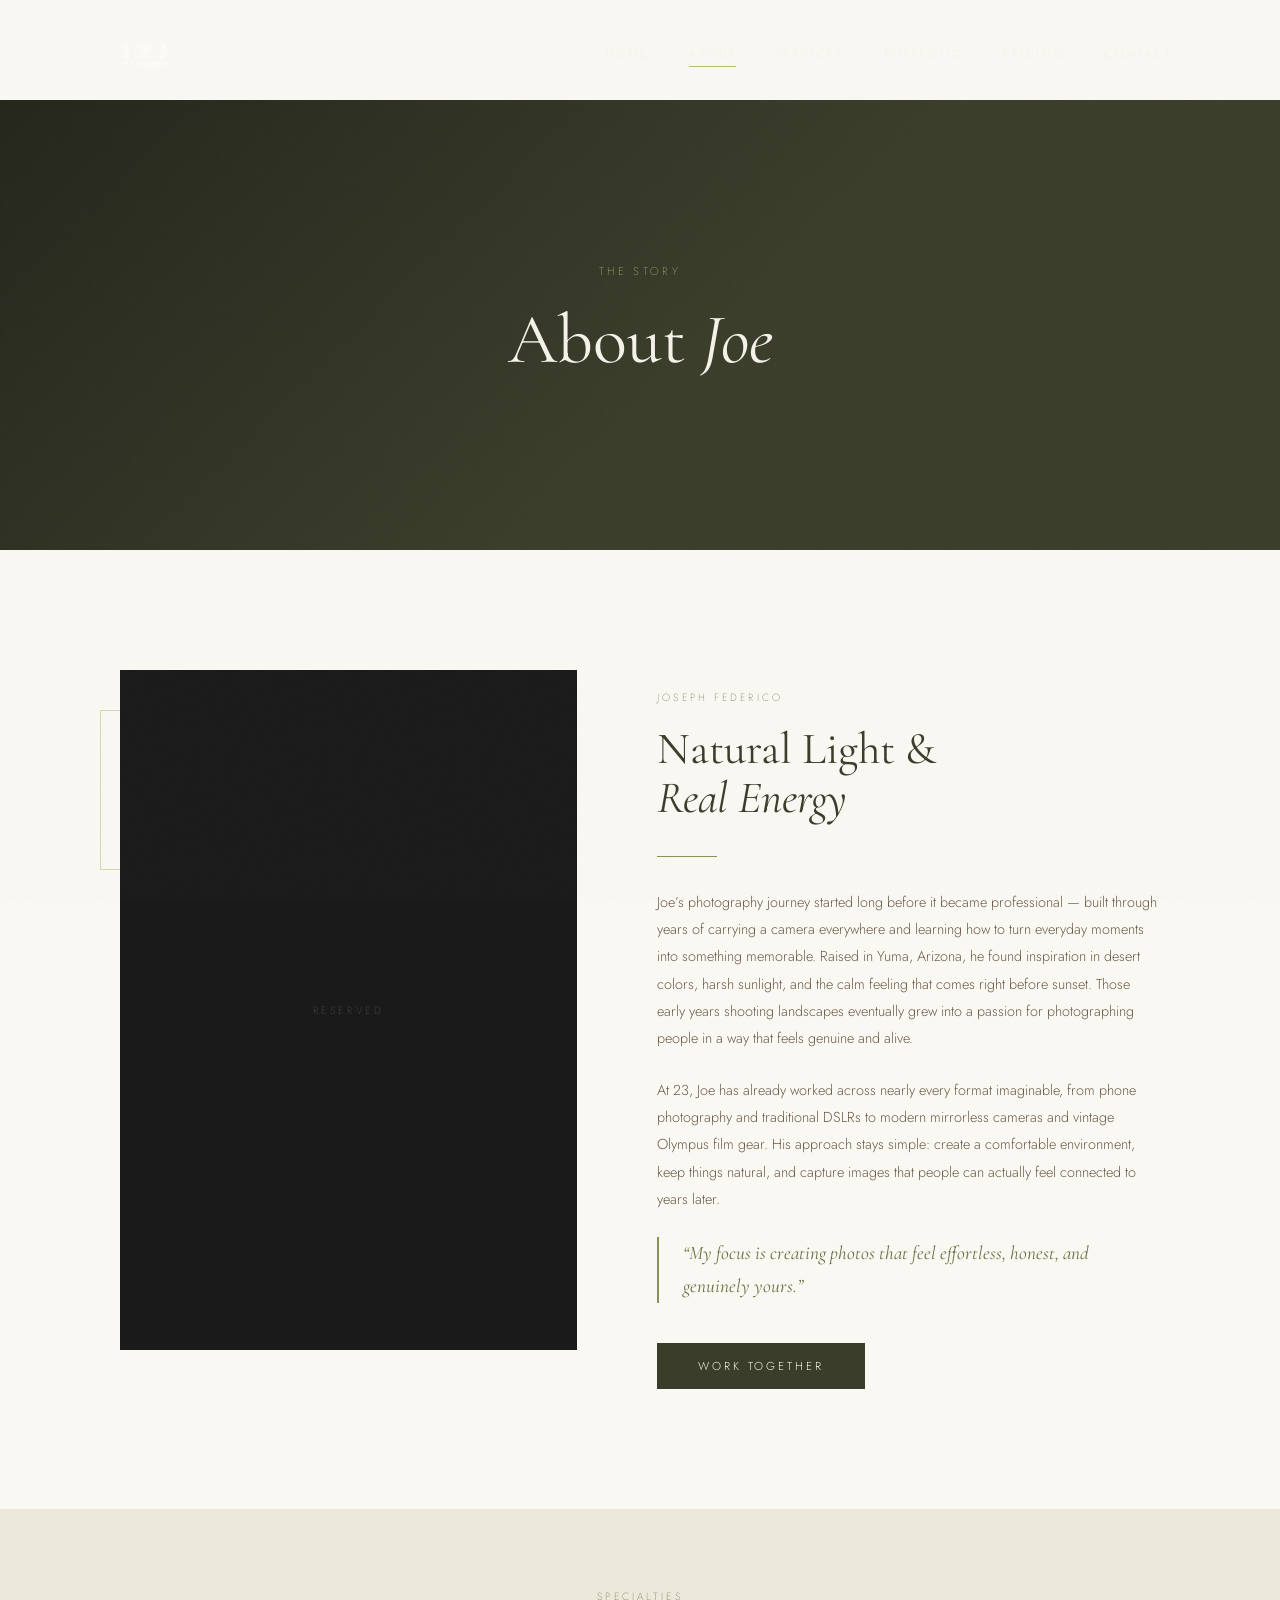
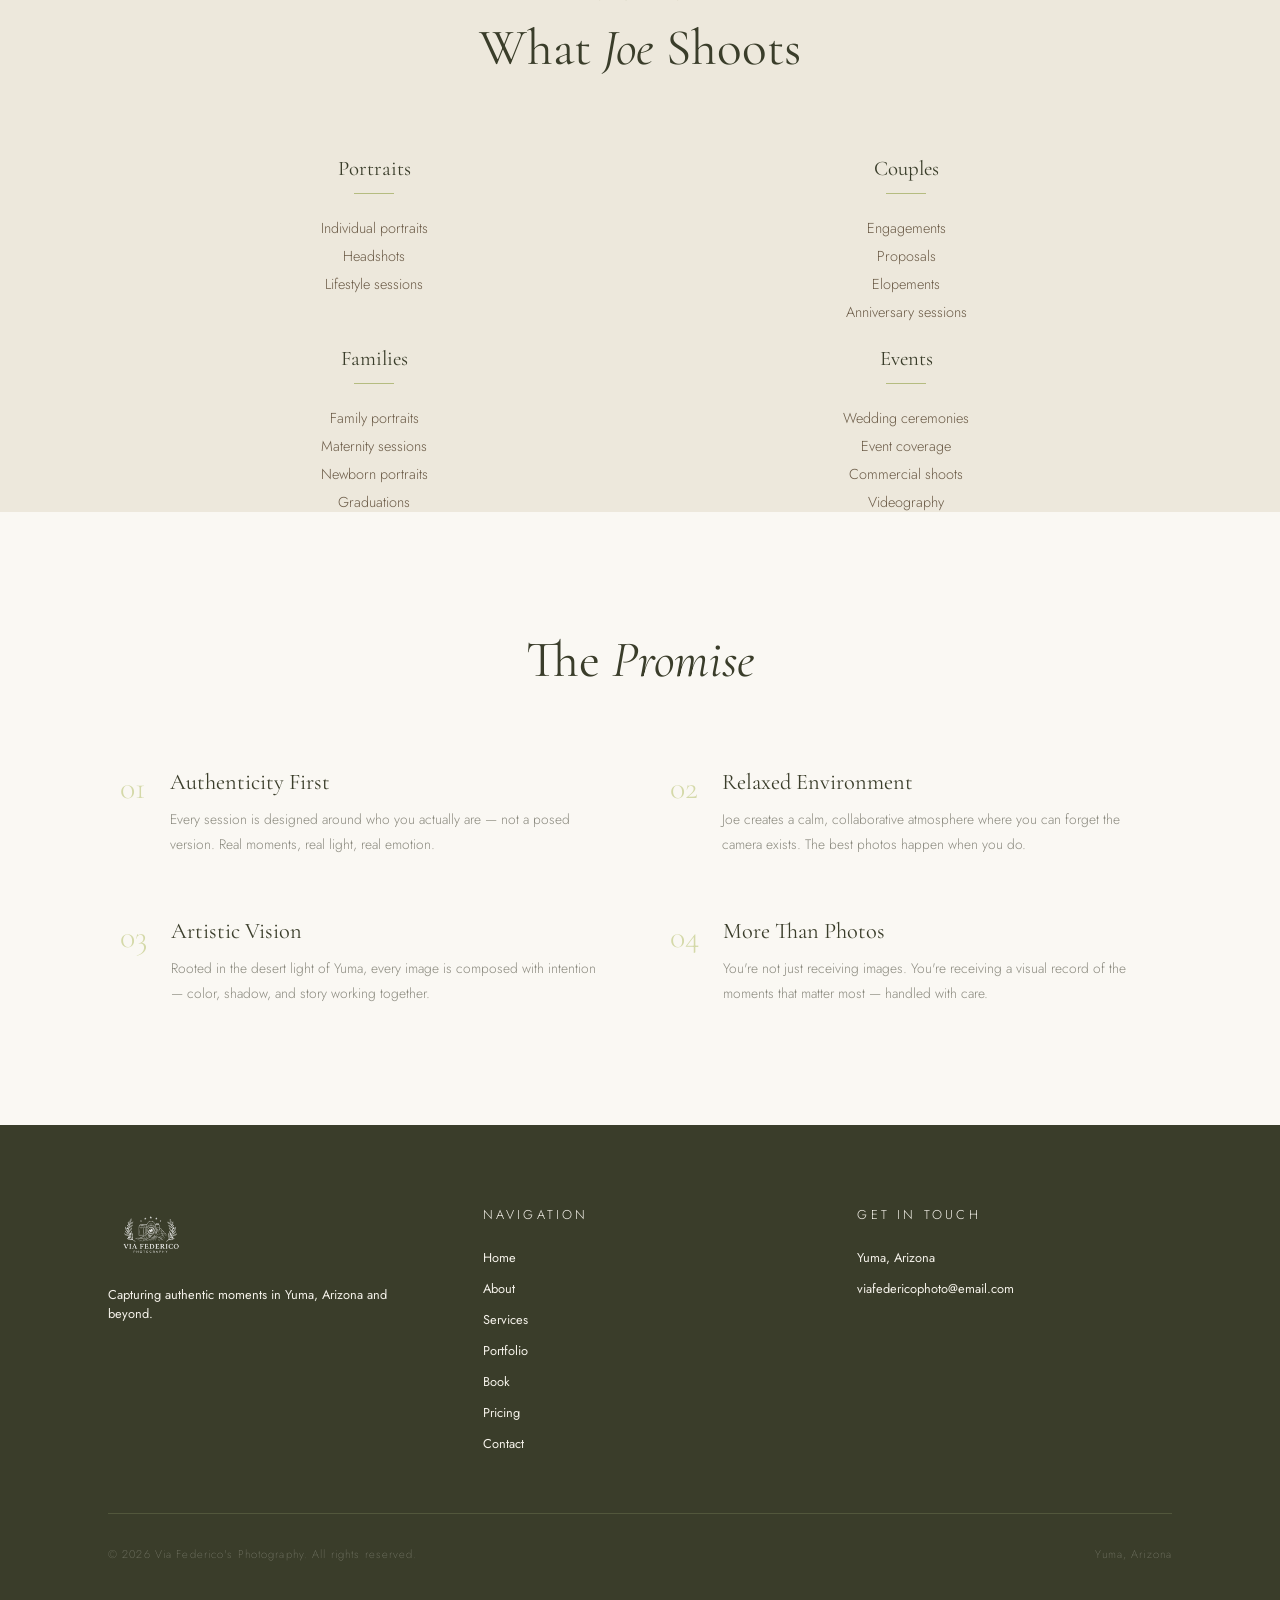
==== about.html @ 92c072bf "Initial commit: Photography website with portfolio, services, pricing, and booking integration" ====
<!DOCTYPE html>
<html lang="en">
  <head>
    <meta charset="utf-8" />
    <meta name="viewport" content="width=device-width, initial-scale=1" />
    <title>About | Via Federico's Photography</title>
    <meta
      name="description"
      content="Learn about Joe, the photographer behind Via Federico's Photography in Yuma, Arizona."
    />
    <link rel="preconnect" href="https://fonts.googleapis.com" />
    <link rel="preconnect" href="https://fonts.gstatic.com" crossorigin="anonymous" />
    <link href="https://fonts.googleapis.com/css2?family=Cormorant+Garamond:ital,wght@0,300;0,400;0,500;0,600;1,300;1,400;1,500&family=Jost:wght@200;300;400;500&display=swap" rel="stylesheet" />
    <link rel="stylesheet" href="site.css" />
  </head>
  <body>
    <header class="nav-header" id="siteHeader">
      <div class="nav-inner container">
        <a href="index.html" style="display:flex;align-items:center;gap:12px;text-decoration:none;">
          <img id="logoImage" src="logo.png" alt="Via Federico's Photography" style="height:52px;width:auto;filter:brightness(0) invert(1);transition:height 0.4s ease,filter 0.4s ease;" />
        </a>
        <nav class="nav-links">
          <a class="nav-link" href="index.html">Home</a>
          <a class="nav-link" href="about.html">About</a>
          <a class="nav-link" href="services.html">Services</a>
          <a class="nav-link" href="portfolio.html">Portfolio</a>
          <a class="nav-link" href="pricing.html">Pricing</a>
          <a class="nav-link" href="contact.html">Contact</a>
        </nav>
        <button class="mobile-menu-btn" id="menuToggle" aria-label="Toggle menu">
          <span id="burgerTop"></span>
          <span id="burgerMiddle"></span>
          <span id="burgerBottom"></span>
        </button>
      </div>
      <div class="mobile-menu" id="mobileMenu">
        <nav>
          <a href="index.html">Home</a>
          <a href="about.html">About</a>
          <a href="services.html">Services</a>
          <a href="portfolio.html">Portfolio</a>
          <a href="pricing.html">Pricing</a>
          <a href="contact.html">Contact</a>
        </nav>
      </div>
    </header>

    <main style="padding-top:100px;">
      <section class="hero-compact">
        <div class="hero-backdrop"></div>
        <div class="hero-grid" style="grid-template-columns:1fr;justify-items:center;">
          <div class="hero-copy" style="text-align:center;grid-column:1;width:100%;max-width:800px;">
            <p class="hero-subtitle">The Story</p>
            <h1 class="title">About <em>Joe</em></h1>
          </div>
        </div>
      </section>

      <section class="content-section" style="background:var(--warm-white);">
        <div class="container about-grid">
          <div class="reveal" style="position:relative;">
            <div style="height:680px;"><div class="photo-placeholder" style="height:100%;"></div></div>
            <div style="position:absolute;top:40px;left:-20px;width:120px;height:160px;border:1px solid var(--olive-mist);z-index:-1;"></div>
          </div>
          <div class="reveal" style="padding-top:20px;">
            <p style="font-family:'Jost',sans-serif;font-weight:200;font-size:0.65rem;letter-spacing:0.3em;text-transform:uppercase;color:var(--olive-mid);margin-bottom:20px;">Joseph Federico</p>
            <h2 style="font-family:'Cormorant Garamond',serif;font-size:clamp(2.2rem,3.5vw,3rem);font-weight:400;color:var(--olive-deep);line-height:1.1;margin-bottom:32px;">Natural Light &amp; <br /><em>Real Energy</em></h2>
            <div style="width:60px;height:1px;background:var(--olive-light);margin-bottom:32px;"></div>
            <p style="font-family:'Jost',sans-serif;font-weight:300;font-size:0.9rem;line-height:1.9;color:var(--bark);margin-bottom:24px;">Joe’s photography journey started long before it became professional — built through years of carrying a camera everywhere and learning how to turn everyday moments into something memorable. Raised in Yuma, Arizona, he found inspiration in desert colors, harsh sunlight, and the calm feeling that comes right before sunset. Those early years shooting landscapes eventually grew into a passion for photographing people in a way that feels genuine and alive.</p>
            <p style="font-family:'Jost',sans-serif;font-weight:300;font-size:0.9rem;line-height:1.9;color:var(--bark);margin-bottom:24px;">At 23, Joe has already worked across nearly every format imaginable, from phone photography and traditional DSLRs to modern mirrorless cameras and vintage Olympus film gear. His approach stays simple: create a comfortable environment, keep things natural, and capture images that people can actually feel connected to years later.</p>
            <blockquote style="border-left:2px solid var(--olive-light);padding-left:24px;margin:0 0 40px;"><p style="font-family:'Cormorant Garamond',serif;font-style:italic;font-size:1.2rem;line-height:1.7;color:var(--olive-mid);">“My focus is creating photos that feel effortless, honest, and genuinely yours.”</p></blockquote>
            <a class="btn-dark" href="contact.html">Work Together</a>
          </div>
        </div>
      </section>

      <section class="section-compact" style="background:var(--parchment);">
        <div class="container">
          <div class="section-head center reveal" style="margin-bottom:80px;">
            <p>Specialties</p>
            <h2>What <em>Joe</em> Shoots</h2>
          </div>
          <div class="service-grid" style="text-align:center;">
            <div class="service-card reveal">
              <h3 style="font-family:'Cormorant Garamond',serif;font-size:1.3rem;color:var(--olive-deep);margin-bottom:12px;">Portraits</h3>
              <div style="width:40px;height:1px;background:var(--olive-pale);margin:12px auto 24px;"></div>
              <ul style="font-family:'Jost',sans-serif;font-weight:300;font-size:0.9rem;color:var(--bark);list-style:none;padding:0;margin:0;">
                <li style="margin-bottom:8px;">Individual portraits</li>
                <li style="margin-bottom:8px;">Headshots</li>
                <li>Lifestyle sessions</li>
              </ul>
            </div>
            <div class="service-card reveal">
              <h3 style="font-family:'Cormorant Garamond',serif;font-size:1.3rem;color:var(--olive-deep);margin-bottom:12px;">Couples</h3>
              <div style="width:40px;height:1px;background:var(--olive-pale);margin:12px auto 24px;"></div>
              <ul style="font-family:'Jost',sans-serif;font-weight:300;font-size:0.9rem;color:var(--bark);list-style:none;padding:0;margin:0;">
                <li style="margin-bottom:8px;">Engagements</li>
                <li style="margin-bottom:8px;">Proposals</li>
                <li style="margin-bottom:8px;">Elopements</li>
                <li>Anniversary sessions</li>
              </ul>
            </div>
            <div class="service-card reveal">
              <h3 style="font-family:'Cormorant Garamond',serif;font-size:1.3rem;color:var(--olive-deep);margin-bottom:12px;">Families</h3>
              <div style="width:40px;height:1px;background:var(--olive-pale);margin:12px auto 24px;"></div>
              <ul style="font-family:'Jost',sans-serif;font-weight:300;font-size:0.9rem;color:var(--bark);list-style:none;padding:0;margin:0;">
                <li style="margin-bottom:8px;">Family portraits</li>
                <li style="margin-bottom:8px;">Maternity sessions</li>
                <li style="margin-bottom:8px;">Newborn portraits</li>
                <li>Graduations</li>
              </ul>
            </div>
            <div class="service-card reveal">
              <h3 style="font-family:'Cormorant Garamond',serif;font-size:1.3rem;color:var(--olive-deep);margin-bottom:12px;">Events</h3>
              <div style="width:40px;height:1px;background:var(--olive-pale);margin:12px auto 24px;"></div>
              <ul style="font-family:'Jost',sans-serif;font-weight:300;font-size:0.9rem;color:var(--bark);list-style:none;padding:0;margin:0;">
                <li style="margin-bottom:8px;">Wedding ceremonies</li>
                <li style="margin-bottom:8px;">Event coverage</li>
                <li style="margin-bottom:8px;">Commercial shoots</li>
                <li>Videography</li>
              </ul>
            </div>
          </div>
        </div>
      </section>

      <section class="content-section" style="background:var(--warm-white);">
        <div class="container">
          <div class="section-head center reveal" style="margin-bottom:80px;">
            <h2>The <em>Promise</em></h2>
          </div>
          <div style="display:grid;grid-template-columns:1fr 1fr;gap:60px;">
            <div class="reveal">
              <div style="display:flex;gap:24px;">
                <div style="font-family:'Cormorant Garamond',serif;font-size:2rem;font-weight:300;color:var(--olive-mist);line-height:1;flex-shrink:0;padding-top:4px;">01</div>
                <div>
                  <h3 style="font-family:'Cormorant Garamond',serif;font-size:1.4rem;color:var(--olive-deep);margin-bottom:12px;">Authenticity First</h3>
                  <p style="font-family:'Jost',sans-serif;font-weight:300;font-size:0.86rem;line-height:1.8;color:var(--stone);">Every session is designed around who you actually are — not a posed version. Real moments, real light, real emotion.</p>
                </div>
              </div>
            </div>
            <div class="reveal">
              <div style="display:flex;gap:24px;">
                <div style="font-family:'Cormorant Garamond',serif;font-size:2rem;font-weight:300;color:var(--olive-mist);line-height:1;flex-shrink:0;padding-top:4px;">02</div>
                <div>
                  <h3 style="font-family:'Cormorant Garamond',serif;font-size:1.4rem;color:var(--olive-deep);margin-bottom:12px;">Relaxed Environment</h3>
                  <p style="font-family:'Jost',sans-serif;font-weight:300;font-size:0.86rem;line-height:1.8;color:var(--stone);">Joe creates a calm, collaborative atmosphere where you can forget the camera exists. The best photos happen when you do.</p>
                </div>
              </div>
            </div>
            <div class="reveal">
              <div style="display:flex;gap:24px;">
                <div style="font-family:'Cormorant Garamond',serif;font-size:2rem;font-weight:300;color:var(--olive-mist);line-height:1;flex-shrink:0;padding-top:4px;">03</div>
                <div>
                  <h3 style="font-family:'Cormorant Garamond',serif;font-size:1.4rem;color:var(--olive-deep);margin-bottom:12px;">Artistic Vision</h3>
                  <p style="font-family:'Jost',sans-serif;font-weight:300;font-size:0.86rem;line-height:1.8;color:var(--stone);">Rooted in the desert light of Yuma, every image is composed with intention — color, shadow, and story working together.</p>
                </div>
              </div>
            </div>
            <div class="reveal">
              <div style="display:flex;gap:24px;">
                <div style="font-family:'Cormorant Garamond',serif;font-size:2rem;font-weight:300;color:var(--olive-mist);line-height:1;flex-shrink:0;padding-top:4px;">04</div>
                <div>
                  <h3 style="font-family:'Cormorant Garamond',serif;font-size:1.4rem;color:var(--olive-deep);margin-bottom:12px;">More Than Photos</h3>
                  <p style="font-family:'Jost',sans-serif;font-weight:300;font-size:0.86rem;line-height:1.8;color:var(--stone);">You're not just receiving images. You're receiving a visual record of the moments that matter most — handled with care.</p>
                </div>
              </div>
            </div>
          </div>
        </div>
      </section>
    </main>

    <footer class="footer">
      <div class="container footer-grid">
        <div>
          <img src="logo.png" alt="Via Federico's Photography" style="height:60px;width:auto;margin-bottom:20px;filter:brightness(0) invert(1) opacity(0.85);" />
          <p>Capturing authentic moments in Yuma, Arizona and beyond.</p>
        </div>
        <div>
          <p class="footer-title">Navigation</p>
          <div style="display:flex;flex-direction:column;gap:12px;">
            <a href="index.html">Home</a>
            <a href="about.html">About</a>
            <a href="services.html">Services</a>
            <a href="portfolio.html">Portfolio</a>
            <a href="booking.html">Book</a>
            <a href="pricing.html">Pricing</a>
            <a href="contact.html">Contact</a>
          </div>
        </div>
        <div>
          <p class="footer-title">Get in Touch</p>
          <div style="display:flex;flex-direction:column;gap:12px;">
            <p>Yuma, Arizona</p>
            <a href="mailto:viafedericophoto@email.com">viafedericophoto@email.com</a>
          </div>
        </div>
      </div>
      <div class="container footer-bottom">
        <p>&copy; 2026 Via Federico's Photography. All rights reserved.</p>
        <p>Yuma, Arizona</p>
      </div>
    </footer>

    <script src="site.js" defer></script>
  </body>
</html>
---- site.css ----
:root {
  --olive-deep: #3a3d2a;
  --olive-dark: #4a4f32;
  --olive-mid: #6b7042;
  --olive-light: #8a9156;
  --olive-pale: #b5bc80;
  --olive-mist: #d4d9a8;
  --cream: #f5f2ea;
  --parchment: #ede8dc;
  --warm-white: #faf8f3;
  --bark: #6b5b47;
  --terra: #a07850;
  --sand: #c9b48a;
  --charcoal: #1e1f18;
  --off-black: #252620;
  --stone: #8a897e;
  --fog: #c8c7bc;
  --serif: 'Cormorant Garamond', serif;
  --sans: 'Jost', sans-serif;
}

* {
  margin: 0;
  padding: 0;
  box-sizing: border-box;
}

html {
  scroll-behavior: smooth;
}

body {
  font-family: var(--sans);
  background-color: var(--warm-white);
  color: var(--charcoal);
  -webkit-font-smoothing: antialiased;
  overflow-x: hidden;
}

/* Headings use the serif display font, body and UI use Jost */
h1, h2, h3, h4, h5, h6,
.title, .subtitle, .section-head h2, .section-head h3, .offer-card h3, .pricing-card h3,
.photographer-label, .service-label {
  font-family: var(--serif);
  font-weight: 400;
}

p, li, a, button, input, select, textarea, .lead, .nav-link, .offer-price, .service-copy p {
  font-family: var(--sans);
}

/* Ensure form elements inherit the site font */
input, textarea, select, button { font-family: var(--sans); }

body::before {
  content: '';
  position: fixed;
  inset: 0;
  pointer-events: none;
  z-index: 9999;
  opacity: 0.025;
  background-image: url("data:image/svg+xml,%3Csvg viewBox='0 0 256 256' xmlns='http://www.w3.org/2000/svg'%3E%3Cfilter id='noise'%3E%3CfeTurbulence type='fractalNoise' baseFrequency='0.9' numOctaves='4' stitchTiles='stitch'/%3E%3C/filter%3E%3Crect width='100%25' height='100%25' filter='url(%23noise)'/%3E%3C/svg%3E");
  background-repeat: repeat;
  background-size: 128px 128px;
}

img {
  max-width: 100%;
  display: block;
}

button,
a {
  font: inherit;
}

button {
  background: none;
  border: none;
}

.container {
  width: min(1400px, calc(100% - 120px));
  margin: 0 auto;
}

.nav-header {
  position: fixed;
  top: 0;
  left: 0;
  right: 0;
  z-index: 1000;
  transition: background 0.5s ease, box-shadow 0.5s ease, padding 0.4s ease;
  background: transparent;
}

.nav-header.scrolled {
  background: rgba(245, 242, 234, 0.97);
  box-shadow: 0 1px 30px rgba(58, 61, 42, 0.08);
  backdrop-filter: blur(12px);
}

.nav-inner {
  display: flex;
  align-items: center;
  justify-content: space-between;
  padding: 28px 48px;
  transition: padding 0.4s ease;
}

.nav-header.scrolled .nav-inner {
  padding: 16px 48px;
}

.nav-links {
  display: flex;
  gap: 40px;
  align-items: center;
}

.nav-link {
  color: var(--cream);
  text-decoration: none;
  font-family: 'Jost', sans-serif;
  font-weight: 300;
  font-size: 0.75rem;
  letter-spacing: 0.2em;
  text-transform: uppercase;
  position: relative;
  transition: color 0.3s ease;
}

.nav-header.scrolled .nav-link {
  color: var(--olive-deep);
}

.nav-link::after {
  content: '';
  position: absolute;
  bottom: -4px;
  left: 0;
  width: 0;
  height: 1px;
  background: var(--olive-pale);
  transition: width 0.4s ease;
}

.nav-link:hover {
  color: var(--olive-pale);
}

.nav-link:hover::after,
.nav-link.active::after {
  width: 100%;
}

/* Book link styling — highlighted CTA */
.nav-book {
  border: 1px solid rgba(245, 242, 234, 0.4);
  border-radius: 4px;
  padding: 6px 12px;
  margin: 0 8px;
  transition: all 0.3s ease;
}

.nav-header.scrolled .nav-book {
  border-color: var(--olive-mid);
  background: rgba(107, 112, 66, 0.08);
}

.nav-book:hover {
  border-color: rgba(245, 242, 234, 0.8);
  background: rgba(245, 242, 234, 0.08);
}

.nav-header.scrolled .nav-book:hover {
  border-color: var(--olive-deep);
  background: rgba(107, 112, 66, 0.15);
}

.mobile-menu-btn {
  display: none;
  gap: 6px;
  flex-direction: column;
  justify-content: center;
  align-items: center;
}

.mobile-menu-btn span {
  width: 24px;
  height: 1px;
  background: var(--cream);
  transition: all 0.3s ease;
}

.mobile-menu {
  background: rgba(245, 242, 234, 0.98);
  overflow: hidden;
  max-height: 0;
  transition: max-height 0.5s cubic-bezier(0.16, 1, 0.3, 1);
  backdrop-filter: blur(12px);
}

.mobile-menu.open {
  max-height: 420px;
}

.mobile-menu nav {
  padding: 20px 48px 32px;
  display: flex;
  flex-direction: column;
  gap: 20px;
}

.mobile-menu a {
  color: var(--olive-deep);
  text-decoration: none;
  font-family: 'Jost', sans-serif;
  font-weight: 300;
  font-size: 0.75rem;
  letter-spacing: 0.2em;
  text-transform: uppercase;
}

.hero-section,
.hero-hero {
  position: relative;
  height: 100vh;
  min-height: 700px;
  background: var(--olive-deep);
  overflow: hidden;
  display: flex;
  align-items: center;
}

.hero-compact {
  position: relative;
  height: 50vh;
  min-height: 380px;
  background: var(--olive-deep);
  overflow: hidden;
  display: flex;
  align-items: center;
}

.hero-backdrop {
  position: absolute;
  inset: 0;
  background: linear-gradient(135deg, rgba(30, 31, 24, 0.78) 0%, rgba(58, 61, 42, 0.45) 55%, transparent 100%);
  z-index: 1;
}

.hero-grid {
  position: relative;
  z-index: 2;
  display: grid;
  grid-template-columns: 1fr 1fr;
  gap: 80px;
  width: 100%;
  max-width: 1400px;
  margin: 0 auto;
  padding: 0 60px;
  align-items: center;
}

.hero-copy p,
.hero-copy h1,
.hero-copy h2,
.hero-copy h3,
.hero-copy h4,
.hero-compact p,
.hero-compact h1 {
  color: var(--cream);
}

.hero-subtitle,
.hero-compact .hero-subtitle {
  font-family: 'Jost', sans-serif;
  font-weight: 200;
  font-size: 0.7rem;
  letter-spacing: 0.3em;
  text-transform: uppercase;
  color: var(--olive-pale);
  margin-bottom: 24px;
}

.title,
.hero-compact .title {
  font-family: 'Cormorant Garamond', serif;
  font-size: clamp(3.2rem, 5.5vw, 5.2rem);
  font-weight: 400;
  line-height: 1.05;
  margin-bottom: 10px;
}

.subtitle {
  font-family: 'Cormorant Garamond', serif;
  font-size: clamp(3.2rem, 5.5vw, 5.2rem);
  font-weight: 300;
  font-style: italic;
  line-height: 1.05;
  color: var(--olive-mist);
  margin-bottom: 36px;
}

.lead {
  font-family: 'Jost', sans-serif;
  font-weight: 300;
  font-size: 0.92rem;
  line-height: 1.85;
  color: rgba(245, 242, 234, 0.7);
  max-width: 400px;
  margin-bottom: 48px;
}

.hero-actions,
.hero-actions--wrap {
  display: flex;
  gap: 20px;
  flex-wrap: wrap;
}

.btn-primary,
.btn-dark {
  display: inline-block;
  padding: 14px 40px;
  font-family: 'Jost', sans-serif;
  font-weight: 300;
  font-size: 0.72rem;
  letter-spacing: 0.25em;
  text-transform: uppercase;
  text-decoration: none;
  cursor: pointer;
  transition: all 0.4s ease;
}

.btn-primary {
  position: relative;
  overflow: hidden;
  border: 1px solid var(--olive-pale);
  color: var(--cream);
  background: transparent;
}

.btn-primary::before {
  content: '';
  position: absolute;
  inset: 0;
  background: var(--olive-mid);
  transform: translateX(-100%);
  transition: transform 0.4s ease;
  z-index: -1;
}

.btn-primary:hover::before {
  transform: translateX(0);
}

.btn-primary:hover {
  border-color: var(--olive-mid);
}

.btn-dark {
  background: var(--olive-deep);
  border: 1px solid var(--olive-deep);
  color: var(--cream);
}

.btn-dark:hover {
  background: var(--olive-mid);
  border-color: var(--olive-mid);
}

.btn-small {
  padding: 10px 24px;
  font-size: 0.7rem;
  letter-spacing: 0.22em;
}

.get-in-touch {
  padding: 100px 60px 110px;
}

.get-in-touch .section-head {
  margin-bottom: 24px;
}

.get-in-touch .lead {
  margin-bottom: 32px;
  color: rgba(245, 242, 234, 0.9);
}

.photographer-copy h3 {
  font-family: 'Cormorant Garamond', serif;
  font-size: clamp(2.0rem, 4vw, 3.2rem);
  font-weight: 400;
  line-height: 1.05;
  color: var(--olive-deep);
  margin-bottom: 18px;
}

.hero-image {
  display: flex;
  justify-content: center;
  align-items: center;
}

.hero-image img {
  max-width: 420px;
  width: 100%;
  opacity: 1;
  filter: none;
  mix-blend-mode: normal;
}

.hero-scroll-hint {
  position: absolute;
  bottom: 40px;
  right: 60px;
  z-index: 2;
  display: flex;
  flex-direction: column;
  align-items: center;
  gap: 8px;
}

.hero-scroll-hint span {
  font-family: 'Jost', sans-serif;
  font-weight: 200;
  font-size: 0.58rem;
  letter-spacing: 0.25em;
  text-transform: uppercase;
  color: rgba(245, 242, 234, 0.35);
  writing-mode: vertical-rl;
}

.hero-scroll-line {
  width: 1px;
  height: 50px;
  background: linear-gradient(to bottom, rgba(245, 242, 234, 0.3), transparent);
  animation: pulseAnim 2s infinite;
}

.slideshow-container {
  position: absolute;
  inset: 0;
}

.slideshow-slide {
  position: absolute;
  inset: 0;
  opacity: 0;
  transition: opacity 1.4s ease-in-out;
}

.slideshow-slide.active {
  opacity: 1;
}

.photo-placeholder {
  background-color: #1a1a1a;
  position: relative;
  overflow: hidden;
}

.photo-placeholder::after {
  content: 'RESERVED';
  position: absolute;
  top: 50%;
  left: 50%;
  transform: translate(-50%, -50%);
  font-family: 'Jost', sans-serif;
  font-weight: 200;
  font-size: 0.65rem;
  letter-spacing: 0.35em;
  color: rgba(255, 255, 255, 0.25);
  text-transform: uppercase;
}

.slideshow-dot-row {
  position: absolute;
  bottom: 40px;
  left: 60px;
  display: flex;
  gap: 8px;
  z-index: 10;
}

.slide-dot {
  border: none;
  cursor: pointer;
  padding: 0;
  transition: all 0.4s ease;
  background: rgba(245, 242, 234, 0.3);
  height: 2px;
}

.slide-dot.active {
  width: 28px;
  background: var(--olive-pale);
}

.slide-dot:not(.active) {
  width: 8px;
}

.slide-caption {
  position: absolute;
  bottom: 80px;
  left: 60px;
  font-family: 'Cormorant Garamond', serif;
  font-style: italic;
  font-size: 1.1rem;
  color: rgba(245, 242, 234, 0.45);
  letter-spacing: 0.05em;
}

.marquee-strip {
  background: var(--olive-mid);
  padding: 26px 60px;
  display: flex;
  align-items: center;
  justify-content: center;
  gap: 50px;
  flex-wrap: wrap;
}

.marquee-item {
  font-family: 'Jost', sans-serif;
  font-weight: 200;
  font-size: 0.65rem;
  letter-spacing: 0.3em;
  text-transform: uppercase;
  color: var(--cream);
  opacity: 0.85;
  display: flex;
  align-items: center;
  gap: 20px;
}

.marquee-item .dot {
  width: 4px;
  height: 4px;
  border-radius: 50%;
  background: var(--olive-pale);
  opacity: 0.5;
}

.content-section,
.section-block,
.section-compact {
  padding: 120px 60px;
}

.section-compact {
  padding: 80px 60px 0;
}

.section-head {
  text-align: left;
  margin-bottom: 72px;
}

.section-head.center {
  text-align: center;
}

.section-head p {
  font-family: 'Jost', sans-serif;
  font-weight: 200;
  font-size: 0.65rem;
  letter-spacing: 0.3em;
  text-transform: uppercase;
  color: var(--olive-mid);
  margin-bottom: 16px;
}

.section-head h2 {
  font-family: 'Cormorant Garamond', serif;
  font-size: clamp(2.4rem, 4vw, 3.4rem);
  font-weight: 400;
  color: var(--olive-deep);
  line-height: 1.1;
}

.section-head p.lead {
  font-family: 'Jost', sans-serif;
  font-weight: 300;
  font-size: 0.88rem;
  line-height: 1.85;
  color: var(--stone);
  max-width: 380px;
  margin-left: auto;
}

.portfolio-filters,
.pricing-tabs {
  display: flex;
  flex-wrap: wrap;
  gap: 8px;
  justify-content: center;
}

.filter-button,
.tab-button {
  background: none;
  border: none;
  padding: 12px 20px;
  font-family: 'Jost', sans-serif;
  font-weight: 300;
  font-size: 0.75rem;
  letter-spacing: 0.2em;
  text-transform: uppercase;
  color: var(--stone);
  cursor: pointer;
  transition: all 0.3s ease;
}

.filter-button.active,
.tab-button.active {
  color: var(--olive-deep);
  border-bottom: 2px solid var(--olive-mid);
}

.portfolio-grid {
  columns: 3 300px;
  gap: 10px;
}

.portfolio-item {
  break-inside: avoid;
  margin-bottom: 10px;
  position: relative;
  overflow: hidden;
}

.portfolio-item.hidden {
  display: none;
}

.portfolio-item .overlay {
  position: absolute;
  inset: 0;
  background: rgba(58, 61, 42, 0.7);
  opacity: 0;
  transition: opacity 0.4s ease;
  display: flex;
  align-items: center;
  justify-content: center;
}

.portfolio-item:hover .overlay {
  opacity: 1;
}

.portfolio-item .overlay p,
.portfolio-item .overlay span {
  text-align: center;
}

.portfolio-card {
  display: grid;
  gap: 24px;
  background: var(--parchment);
  padding: 28px;
  border: 1px solid rgba(58, 61, 42, 0.08);
}

.portfolio-card h3 {
  font-family: 'Cormorant Garamond', serif;
  font-size: 1.4rem;
  color: var(--olive-deep);
  margin-bottom: 16px;
}

.service-section,
.pricing-section,
.contact-section,
.about-grid {
  display: grid;
  gap: 80px;
}

.about-grid {
  grid-template-columns: 1fr 1.1fr;
  align-items: start;
}

.service-grid {
  display: grid;
  grid-template-columns: repeat(2, 1fr);
  gap: 24px;
}

.photographer-grid {
  display: grid;
  grid-template-columns: 60% 40%;
  gap: 80px;
  align-items: start;
}

.photographer-media .photo-placeholder {
  min-height: 620px;
  border: 1px solid rgba(58, 61, 42, 0.12);
  box-shadow: 0 40px 70px rgba(58, 61, 42, 0.08);
  background-color: #111111;
}

.photographer-media {
  position: relative;
  display: flex;
  justify-content: center;
}
.photographer-copy {
  display: flex;
  flex-direction: column;
  justify-content: center;
}

.offer-grid,
.client-box-grid {
  display: grid;
  grid-template-columns: repeat(3, minmax(0, 1fr));
  gap: 24px;
  max-width: 1200px;
  margin: 0 auto;
  grid-auto-rows: 1fr;
}

.client-words {
  padding-top: 140px;
  padding-bottom: 140px;
}

.client-words .section-head {
  margin-bottom: 48px;
}

.client-words .section-head p {
  color: var(--olive-mist);
  letter-spacing: 0.35em;
}

.client-words .section-head h2 {
  font-size: clamp(2.8rem, 5vw, 4.4rem);
  color: var(--cream);
}

.client-box-grid {
  gap: 36px;
  max-width: 1180px;
  margin: 0 auto;
}

.client-box {
  background: rgba(255,255,255,0.02);
  border: 1px solid rgba(255,255,255,0.03);
  padding: 44px 36px;
  min-height: 300px;
  text-align: left;
}

.client-box h3 {
  color: var(--olive-mist);
  font-family: 'Cormorant Garamond', serif;
  font-style: italic;
  font-size: 1.1rem;
  margin-top: 28px;
}

.client-box p {
  color: rgba(245,242,234,0.72);
  font-style: italic;
  line-height: 1.9;
  margin-top: 12px;
}

.client-box::before {
  content: '';
  position: absolute;
  inset: 0;
  border: 1px solid rgba(58,61,42,0.04);
  pointer-events: none;
}

.client-box .quote-mark {
  color: rgba(245,242,234,0.06);
}

.offer-card {
  display: flex;
  flex-direction: column;
  justify-content: center;
  align-items: center;
  background: var(--warm-white);
  color: var(--charcoal);
  border: 1px solid rgba(58, 61, 42, 0.25);
  padding: 32px;
  text-decoration: none;
  transition: transform 0.3s ease, border-color 0.3s ease, box-shadow 0.3s ease, background 0.3s ease;
  min-height: 320px;
  text-align: center;
}

.client-box {
  display: flex;
  flex-direction: column;
  justify-content: center;
  align-items: center;
  background: rgba(245,242,234,0.02);
  color: var(--cream);
  border: 1px solid rgba(245,242,234,0.04);
  padding: 32px;
  text-decoration: none;
  transition: transform 0.3s ease, border-color 0.3s ease, box-shadow 0.3s ease, background 0.3s ease;
  min-height: 320px;
  text-align: center;
}

.offer-card:hover,
.offer-card:focus-visible {
  transform: translateY(-4px);
  border-color: var(--olive-mid);
  box-shadow: 0 24px 40px rgba(58, 61, 42, 0.18);
  background: #f8f6f0;
}

.client-box:hover,
.client-box:focus-visible {
  transform: translateY(-4px);
  border-color: rgba(245,242,234,0.08);
  box-shadow: 0 18px 36px rgba(0,0,0,0.14);
  background: rgba(255,255,255,0.03);
}

.offer-card h3,
.offer-card p,
.client-box h3,
.client-box p {
  margin: 0 0 18px;
}

.offer-card h3,
.client-box h3 {
  font-size: clamp(1.4rem, 2.4vw, 1.7rem);
}

.photographer-label {
  font-family: 'Jost', sans-serif;
  font-weight: 200;
  font-size: 0.65rem;
  letter-spacing: 0.3em;
  text-transform: uppercase;
  color: var(--olive-mid);
  margin-bottom: 18px;
}

.divider {
  width: 60px;
  height: 2px;
  background: var(--olive-mid);
  margin: 8px 0 18px 0;
}

.photographer-quote {
  font-family: 'Cormorant Garamond', serif;
  font-size: 1rem;
  color: var(--stone);
}

.experience-badge {
  position: absolute;
  bottom: -42px;
  right: -36px;
  width: 140px;
  height: 110px;
  background: var(--olive-dark);
  color: var(--cream);
  display: flex;
  flex-direction: column;
  justify-content: center;
  align-items: center;
  box-shadow: 0 20px 40px rgba(58,61,42,0.12);
  transform: rotate(-2deg);

}

.experience-badge .exp-number {
  font-family: 'Cormorant Garamond', serif;
  font-size: 2.4rem;
  line-height: 1;
  margin-bottom: 6px;
}

.experience-badge .exp-sub {
  font-family: 'Jost', sans-serif;
  font-size: 0.6rem;
  letter-spacing: 0.18em;
  text-transform: uppercase;
}

.offer-card h3 {
  font-family: 'Cormorant Garamond', serif;
  color: var(--olive-deep);
}

.client-box h3 {
  font-family: 'Cormorant Garamond', serif;
  color: var(--cream);
}

.offer-card p {
  color: var(--stone);
}

.client-box p {
  color: rgba(245,242,234,0.9);
}

.offer-card .offer-price,
.offer-card p[data-price],
.offer-card p:last-child {
  font-family: 'Jost', sans-serif;
  font-weight: 500;
  font-size: 0.9rem;
  letter-spacing: 0.12em;
  color: var(--olive-mid);
  margin-top: 18px;
}

/* Videography card: centered and shorter */
.offer-card--videography {
  grid-column: 2 / 3;
  justify-self: center;
  min-height: 220px;
  padding: 22px;
}

@media (max-width: 980px) {
  .offer-card--videography {
    grid-column: auto;
    justify-self: stretch;
  }
}

.client-box {
  display: flex;
  flex-direction: column;
  justify-content: center;
  align-items: center;
}

.client-box h3 {
  margin-bottom: 16px;
}

.client-box p {
  margin: 0;
}

.service-block {
  display: grid;
  grid-template-columns: 1fr minmax(420px, 0.55fr);
  gap: 80px;
  align-items: center;
  margin-bottom: 90px;
}

.content-section--green {
  background: linear-gradient(180deg, rgba(107,112,66,0.10) 0%, rgba(107,112,66,0.06) 100%);
  padding: 140px 60px;
}

.services-list {
  max-width: 1200px;
  margin: 0 auto;
}

.service-block {
  gap: 72px;
}

.service-block--reverse {
  grid-template-columns: minmax(420px, 0.55fr) 1fr;
}

.service-media {
  display: flex;
  justify-content: center;
}

.service-media .photo-placeholder {
  width: 100%;
  max-width: 560px;
  aspect-ratio: 4 / 3;
  width: 100%;
  background: #111111;
  border: 1px solid rgba(58, 61, 42, 0.12);
  box-shadow: 0 40px 80px rgba(0, 0, 0, 0.12);
}

.service-copy {
  display: flex;
  flex-direction: column;
  justify-content: center;
  gap: 24px;
}

.service-label {
  font-family: 'Jost', sans-serif;
  font-weight: 200;
  font-size: 0.65rem;
  letter-spacing: 0.3em;
  text-transform: uppercase;
  color: var(--olive-mid);
  margin-bottom: 12px;
}

.service-block h2 {
  font-family: 'Cormorant Garamond', serif;
  font-size: clamp(2.4rem, 4vw, 3.4rem);
  font-weight: 400;
  color: var(--olive-deep);
  line-height: 1.05;
  margin: 0;
}

.service-divider {
  width: 60px;
  height: 1px;
  background: var(--olive-pale);
  margin: 0;
}

.service-copy p {
  font-family: 'Jost', sans-serif;
  font-weight: 300;
  font-size: 0.92rem;
  line-height: 1.9;
  color: var(--stone);
  max-width: 640px;
  margin-bottom: 10px;
}

.service-copy {
  padding: 4px 0;
}

.service-copy ul {
  list-style: none;
  padding: 0;
  display: grid;
  gap: 14px;
  margin: 0;
}

.service-copy ul li {
  font-family: 'Jost', sans-serif;
  font-weight: 300;
  font-size: 0.88rem;
  color: var(--olive-mid);
  position: relative;
  padding-left: 18px;
}

.service-copy ul li:before {
  content: '–';
  position: absolute;
  left: 0;
  top: 0;
  color: var(--olive-pale);
}

.service-copy a.btn-dark {
  width: max-content;
}

.service-block.reveal {
  opacity: 0;
  transform: translateY(40px);
}

.service-block.reveal.reveal-left {
  transform: translateX(-60px) translateY(40px);
  transition: opacity 0.8s cubic-bezier(.2,.8,.2,1), transform 0.8s cubic-bezier(.2,.8,.2,1);
}

.service-block.reveal.reveal-right {
  transform: translateX(60px) translateY(40px);
  transition: opacity 1.05s cubic-bezier(.2,.8,.2,1), transform 1.05s cubic-bezier(.2,.8,.2,1);
}

.service-block.reveal.visible {
  opacity: 1;
  transform: translateX(0) translateY(0);
}

@media (max-width: 980px) {
  .service-block,
  .service-block--reverse {
    grid-template-columns: 1fr;
  }

  .service-block--reverse {
    direction: ltr;
  }

  .service-media .photo-placeholder {
    min-height: 320px;
  }
}

.pricing-section {
  gap: 40px;
}

.pricing-grid {
  display: grid;
  grid-template-columns: repeat(3, 1fr);
  gap: 24px;
}

.pricing-card {
  padding: 48px 36px;
  position: relative;
  background: var(--parchment);
  transition: transform 0.28s cubic-bezier(.2,.8,.2,1), box-shadow 0.28s ease;
  border-radius: 10px;
  box-shadow: 0 12px 30px rgba(15,15,15,0.06);
}

.pricing-card.popular {
  background: var(--olive-deep);
}

.pricing-card.popular h3,
.pricing-card.popular p,
.pricing-card.popular li {
  color: var(--cream);
}

.pricing-card .popular-badge {
  position: absolute;
  top: 18px;
  right: 18px;
  background: var(--olive-mid);
  padding: 8px 16px;
  color: var(--cream);
  font-size: 0.62rem;
  letter-spacing: 0.18em;
  text-transform: uppercase;
  border-radius: 6px;
  box-shadow: 0 6px 18px rgba(11,12,6,0.12);
}

.pricing-card.popular {
  transform: translateY(-6px);
  box-shadow: 0 22px 48px rgba(11,12,6,0.18);
}

.pricing-card li {
  list-style: none;
  padding-bottom: 12px;
  margin-bottom: 12px;
  display: flex;
  align-items: center;
  gap: 12px;
}

.pricing-card li svg {
  width: 12px;
  height: 12px;
  flex-shrink: 0;
}

.pricing-panel {
  display: none;
}

.pricing-panel.active {
  display: block;
}

.contact-grid {
  display: grid;
  grid-template-columns: 1fr 2fr;
  gap: 100px;
}

.contact-panel {
  display: flex;
  flex-direction: column;
  gap: 28px;
}

.contact-info h2,
.section-head h2 {
  margin-bottom: 32px;
}

.contact-info p,
.contact-info a,
.contact-info div p {
  font-family: 'Jost', sans-serif;
  font-weight: 300;
  font-size: 0.88rem;
  color: var(--bark);
  line-height: 1.85;
}

.contact-info a {
  color: var(--bark);
  text-decoration: none;
}

.contact-info a:hover {
  color: var(--olive-mid);
}

.contact-form {
  display: grid;
  gap: 36px;
}

.form-grid {
  display: grid;
  grid-template-columns: 1fr 1fr;
  gap: 40px;
}

.form-field {
  display: grid;
  gap: 8px;
}

.form-field label {
  font-family: 'Jost', sans-serif;
  font-weight: 200;
  font-size: 0.6rem;
  letter-spacing: 0.25em;
  text-transform: uppercase;
  color: var(--olive-mid);
}

.form-field input,
.form-field select,
.form-field textarea {
  width: 100%;
  background: var(--warm-white);
  border: none;
  border-bottom: 1px solid var(--olive-mist);
  padding: 16px 0;
  font-family: 'Jost', sans-serif;
  font-weight: 300;
  font-size: 0.88rem;
  color: var(--charcoal);
  outline: none;
  transition: border-color 0.3s ease;
  letter-spacing: 0.02em;
}

.form-field textarea {
  resize: vertical;
  border: 1px solid var(--olive-mist);
  padding: 16px;
}

.form-actions {
  display: flex;
  gap: 20px;
  align-items: center;
  flex-wrap: wrap;
}

.form-actions p {
  font-family: 'Jost', sans-serif;
  font-weight: 200;
  font-size: 0.72rem;
  letter-spacing: 0.05em;
  color: var(--stone);
}

.success-message {
  text-align: center;
  padding: 60px 40px;
  background: var(--warm-white);
  border: 1px solid var(--olive-mist);
}

.success-message h2 {
  font-family: 'Cormorant Garamond', serif;
  font-size: 2.8rem;
  color: var(--olive-mid);
  font-style: italic;
  margin-bottom: 16px;
}

.success-message p {
  font-family: 'Jost', sans-serif;
  font-weight: 300;
  font-size: 0.9rem;
  line-height: 1.8;
  color: var(--stone);
}

.footer {
  background: var(--olive-deep);
  color: var(--cream);
  padding: 80px 48px 40px;
}

.footer-grid {
  display: grid;
  grid-template-columns: repeat(auto-fit, minmax(220px, 1fr));
  gap: 60px;
  margin-bottom: 60px;
}

.footer-brand p,
.footer-nav a,
.footer-contact p,
.footer-contact a {
  font-family: 'Jost', sans-serif;
  font-weight: 300;
}

.footer-brand p {
  font-family: 'Cormorant Garamond', serif;
  font-style: italic;
  font-size: 1rem;
  color: var(--olive-mist);
  line-height: 1.7;
  max-width: 260px;
}

.footer-title {
  font-family: 'Jost', sans-serif;
  font-weight: 300;
  font-size: 0.65rem;
  letter-spacing: 0.25em;
  text-transform: uppercase;
  color: var(--olive-pale);
  margin-bottom: 24px;
}

/* Client box decorative elements */
.client-box {
  position: relative;
  overflow: hidden;
}

.client-box .quote-mark {
  position: absolute;
  top: 12px;
  left: 12px;
  font-family: 'Cormorant Garamond', serif;
  font-size: 3.2rem;
  color: rgba(245,242,234,0.05);
  line-height: 1;
}

.client-box .stars {
  font-family: 'Jost', sans-serif;
  color: var(--olive-pale);
  font-size: 0.78rem;
  letter-spacing: 0.18em;
  margin-bottom: 8px;
}

.client-box .rating {
  color: rgba(245,242,234,0.6);
  font-size: 0.7rem;
  margin-left: 8px;
}

.footer-nav a,
.footer-contact a,
.footer-contact p,
.footer-brand p,
.footer a,
.footer p {
  font-size: 0.8rem;
  color: var(--cream);
  text-decoration: none;
  transition: color 0.3s ease;
}

.footer-nav a:hover,
.footer-contact a:hover,
.footer a:hover {
  color: var(--olive-pale);
}

.footer-bottom {
  border-top: 1px solid rgba(181, 188, 128, 0.2);
  padding-top: 32px;
  display: flex;
  justify-content: space-between;
  align-items: center;
  flex-wrap: wrap;
  gap: 16px;
}

.footer-bottom p {
  font-family: 'Jost', sans-serif;
  font-weight: 200;
  font-size: 0.7rem;
  letter-spacing: 0.1em;
  color: rgba(200, 199, 188, 0.5);
}

.reveal {
  opacity: 0;
  transform: translateY(40px);
  transition: opacity 0.9s ease, transform 0.9s ease;
}

.reveal.visible {
  opacity: 1;
  transform: translateY(0);
}

@keyframes pulseAnim {
  0%,
  100% {
    opacity: 0.5;
    transform: translateY(0);
  }
  50% {
    opacity: 1;
    transform: translateY(-6px);
  }
}

@media (max-width: 1080px) {
  .hero-grid,
  .about-grid,
  .service-section,
  .contact-grid,
  .photographer-grid,
  .offer-grid,
  .client-box-grid {
    grid-template-columns: 1fr;
  }

  .hero-scroll-hint {
    display: none;
  }

  .photographer-media {
    order: 2;
  }

  .photographer-copy {
    order: 1;
  }

  .photographer-grid {
    gap: 40px;
  }
}

@media (max-width: 768px) {
  .nav-inner {
    padding: 18px 24px;
  }

  .nav-links {
    display: none;
  }

  .mobile-menu-btn {
    display: inline-flex;
  }

  .section-block,
  .section-compact,
  .content-section {
    padding-left: 20px;
    padding-right: 20px;
  }

  .about-grid,
  .service-grid,
  .pricing-grid,
  .contact-grid {
    grid-template-columns: 1fr;
  }

  .form-grid {
    grid-template-columns: 1fr;
  }

  .hero-grid {
    gap: 40px;
  }

}

@media (max-width: 480px) {
  .hero-image img {
    max-width: 280px;
  }

  .hero-grid {
    padding: 0 20px;
    gap: 24px;
  }

  .title,
  .subtitle {
    font-size: clamp(2.2rem, 6vw, 3.2rem);
  }
}

  .portfolio-grid {
    columns: 1 100%;
  }
}
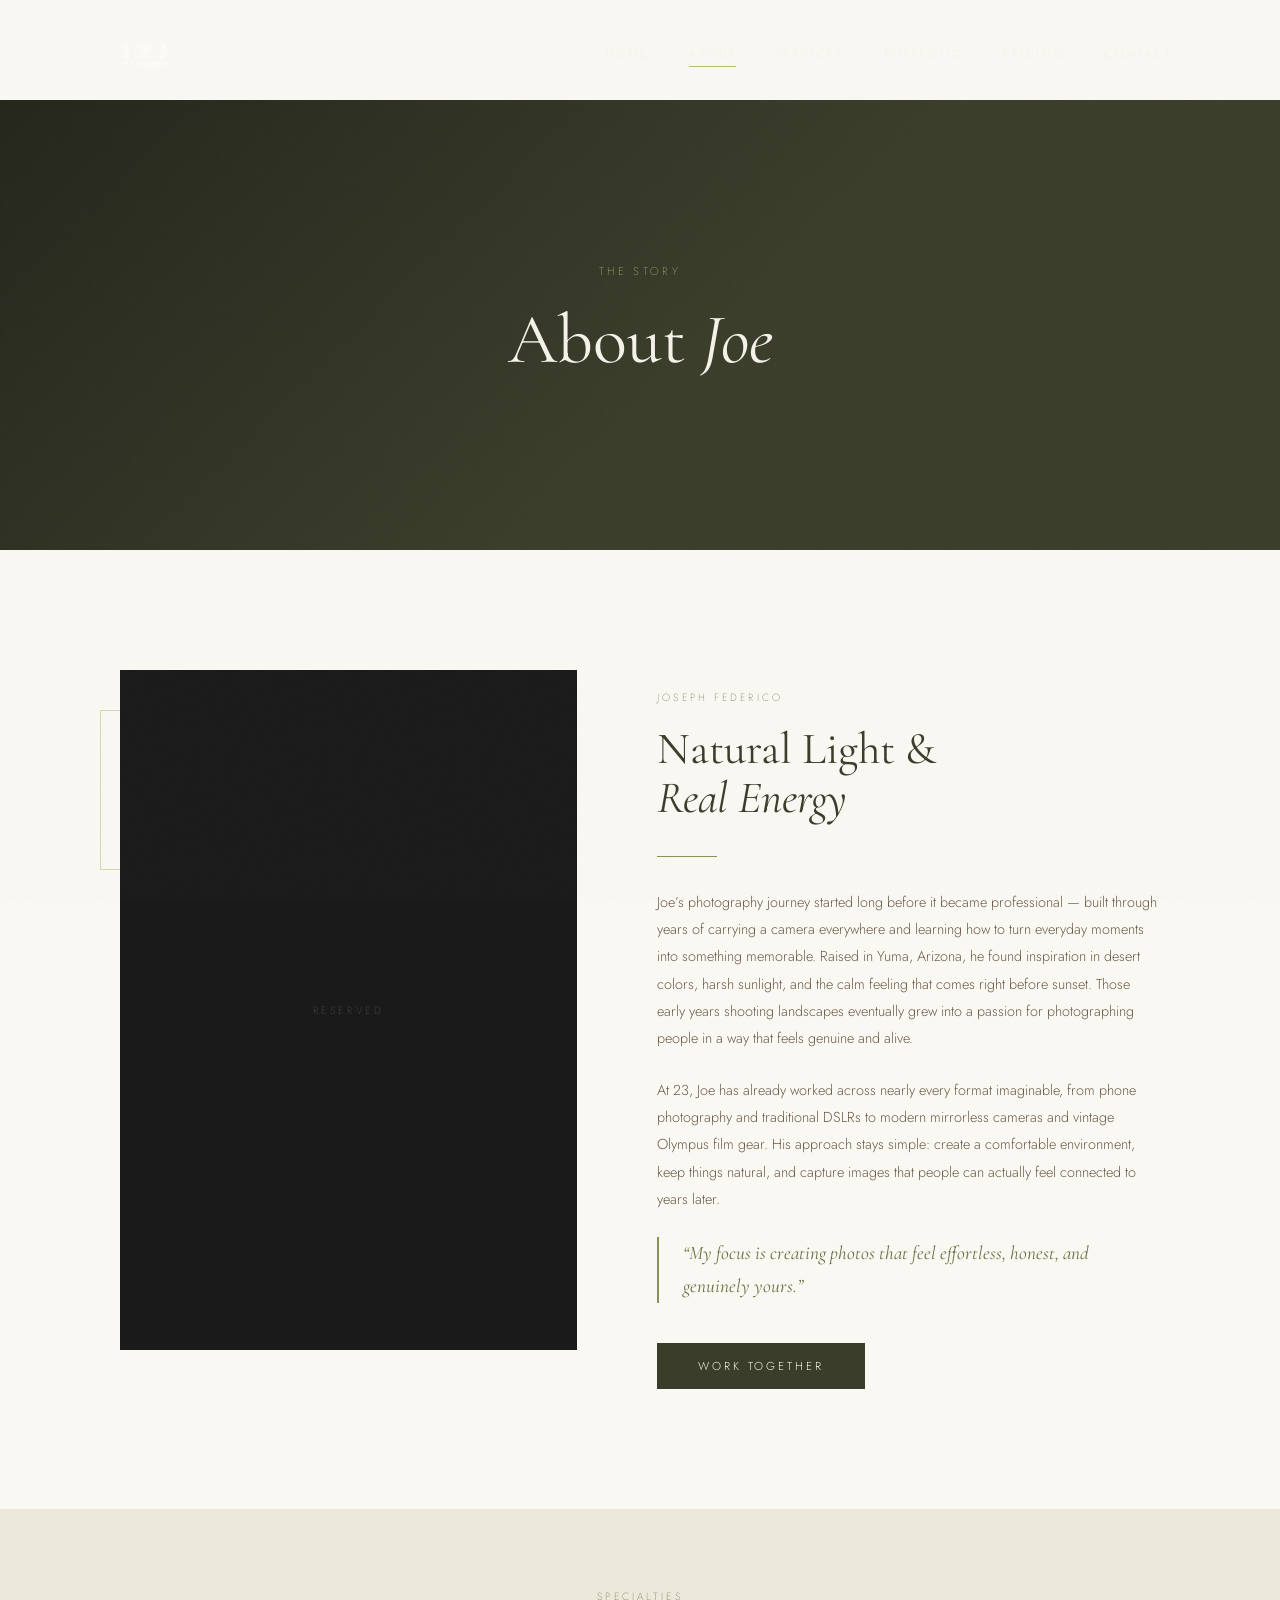
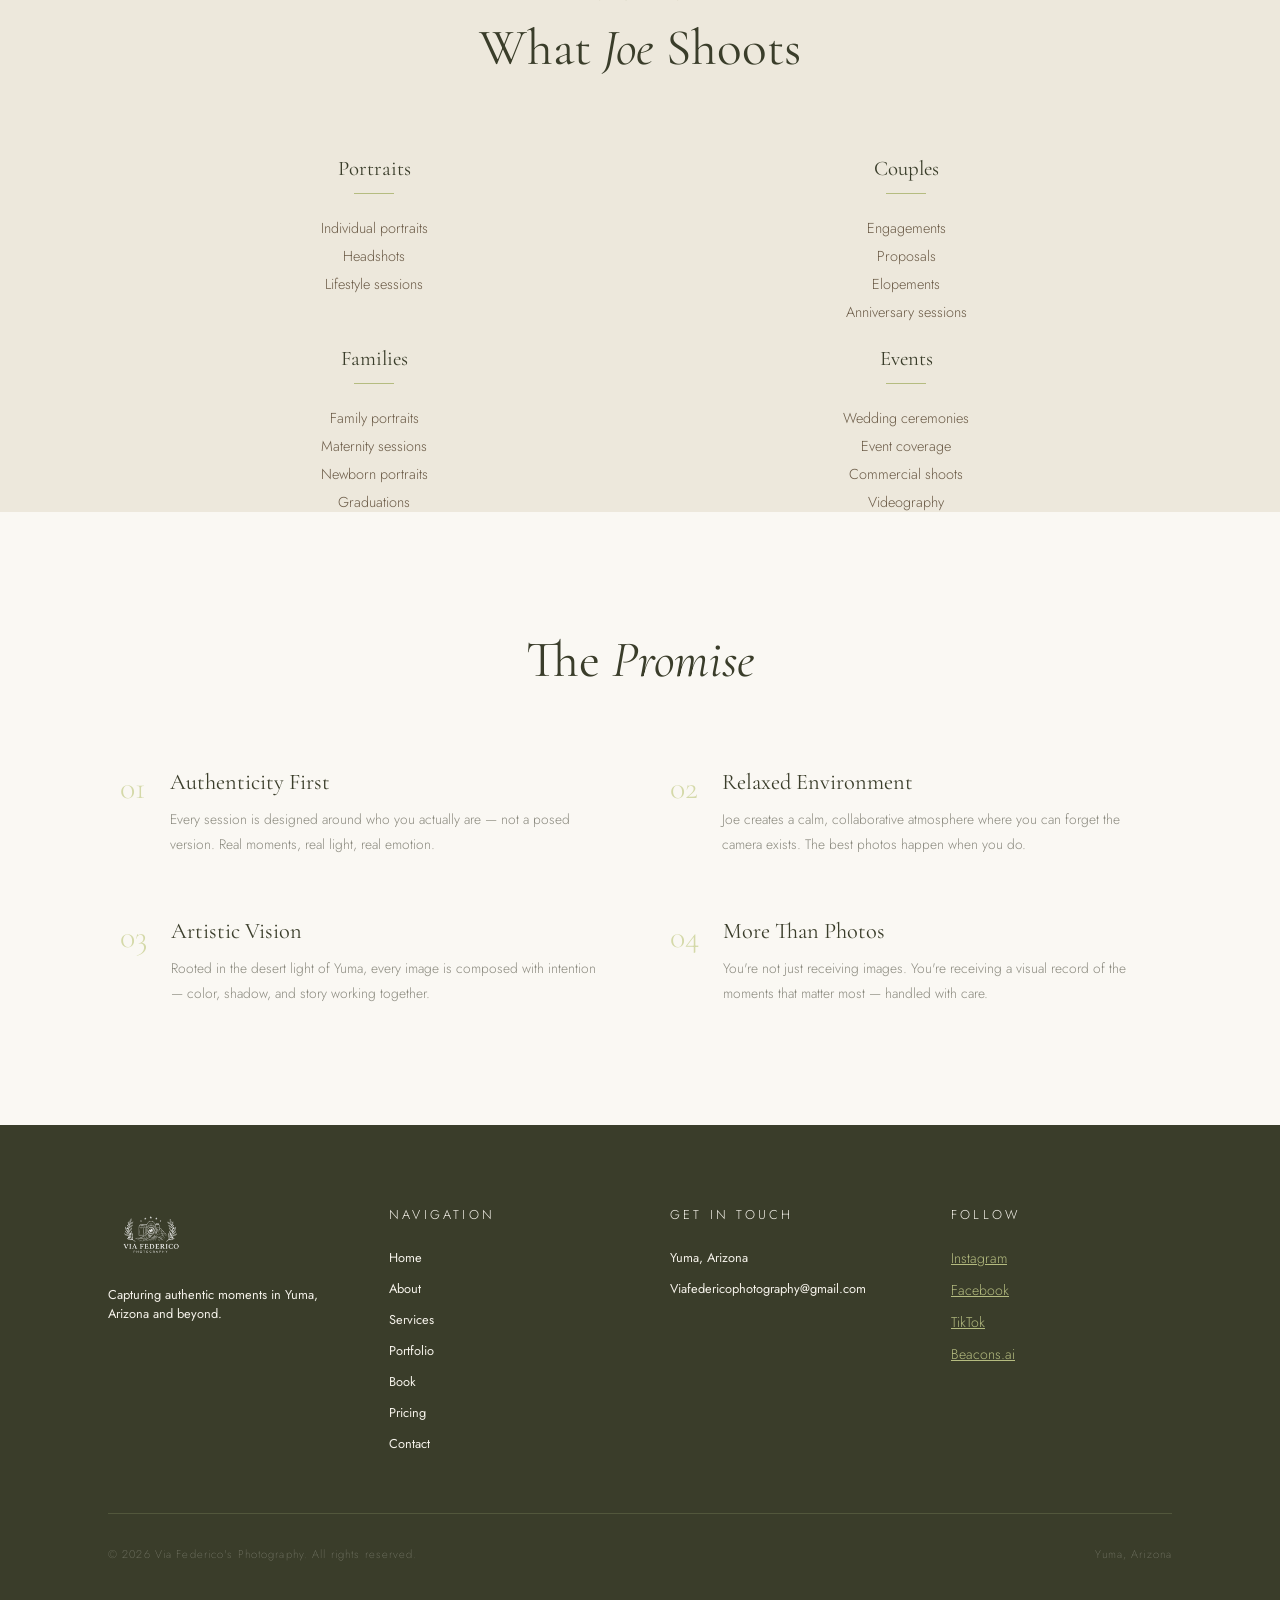
==== commit 424d355e: "Update photography website pages and styles Co-Authored-By: Claude Sonnet 4.6 <noreply@anthropic.com" ====
--- a/about.html
+++ b/about.html
@@ -11,6 +11,7 @@
     <link rel="preconnect" href="https://fonts.googleapis.com" />
     <link rel="preconnect" href="https://fonts.gstatic.com" crossorigin="anonymous" />
     <link href="https://fonts.googleapis.com/css2?family=Cormorant+Garamond:ital,wght@0,300;0,400;0,500;0,600;1,300;1,400;1,500&family=Jost:wght@200;300;400;500&display=swap" rel="stylesheet" />
+    <link rel="icon" href="logo.png" type="image/png" />
     <link rel="stylesheet" href="site.css" />
   </head>
   <body>
@@ -193,7 +194,16 @@
           <p class="footer-title">Get in Touch</p>
           <div style="display:flex;flex-direction:column;gap:12px;">
             <p>Yuma, Arizona</p>
-            <a href="mailto:viafedericophoto@email.com">viafedericophoto@email.com</a>
+            <a href="mailto:Viafedericophotography@gmail.com">Viafedericophotography@gmail.com</a>
+          </div>
+        </div>
+        <div>
+          <p class="footer-title">Follow</p>
+          <div style="display:flex;flex-direction:column;gap:12px;">
+            <a href="https://www.instagram.com/viafedericophotos/" target="_blank" style="font-family:'Jost',sans-serif;font-weight:300;font-size:0.88rem;color:var(--olive-pale);text-decoration:underline;display:inline-block;">Instagram</a>
+            <a href="https://www.facebook.com/profile.php?id=61590409161497" target="_blank" style="font-family:'Jost',sans-serif;font-weight:300;font-size:0.88rem;color:var(--olive-pale);text-decoration:underline;display:inline-block;">Facebook</a>
+            <a href="https://www.tiktok.com/@viafedericophotography" target="_blank" style="font-family:'Jost',sans-serif;font-weight:300;font-size:0.88rem;color:var(--olive-pale);text-decoration:underline;display:inline-block;">TikTok</a>
+            <a href="https://beaconsai.com/viafedericophotography" target="_blank" style="font-family:'Jost',sans-serif;font-weight:300;font-size:0.88rem;color:var(--olive-pale);text-decoration:underline;display:inline-block;">Beacons.ai</a>
           </div>
         </div>
       </div>
--- a/site.css
+++ b/site.css
@@ -1461,8 +1461,22 @@
 }
 
 @media (max-width: 768px) {
+  html {
+    font-size: 16px;
+  }
+
+  /* Global fixes */
+  input, textarea, select {
+    font-size: 16px !important;
+  }
+
+  button, .btn-primary, .btn-dark {
+    min-height: 44px;
+  }
+
+  /* Navigation */
   .nav-inner {
-    padding: 18px 24px;
+    padding: 18px 20px;
   }
 
   .nav-links {
@@ -1473,47 +1487,492 @@
     display: inline-flex;
   }
 
+  /* Hero grid */
+  .hero-grid {
+    grid-template-columns: 1fr;
+    gap: 32px;
+    padding: 0 20px;
+  }
+
+  .hero-image img {
+    max-width: 350px;
+  }
+
+  .title {
+    font-size: clamp(2.4rem, 5vw, 3.2rem);
+  }
+
+  /* Sections padding */
+  .content-section,
   .section-block,
   .section-compact,
-  .content-section {
-    padding-left: 20px;
-    padding-right: 20px;
-  }
-
+  .get-in-touch {
+    padding: 80px 20px;
+  }
+
+  .section-head {
+    margin-bottom: 48px;
+  }
+
+  .section-head h2 {
+    font-size: clamp(2rem, 4vw, 2.8rem);
+  }
+
+  /* Service blocks */
+  .service-block,
+  .service-block--reverse {
+    grid-template-columns: 1fr;
+    gap: 40px;
+  }
+
+  .service-media .photo-placeholder {
+    min-height: 300px;
+  }
+
+  /* Grid layouts */
   .about-grid,
   .service-grid,
   .pricing-grid,
+  .offer-grid,
   .contact-grid {
     grid-template-columns: 1fr;
   }
 
+  .client-box-grid {
+    grid-template-columns: repeat(2, 1fr);
+    gap: 20px;
+  }
+
+  /* Photographer grid */
+  .photographer-grid {
+    grid-template-columns: 1fr;
+    gap: 40px;
+  }
+
+  .photographer-media .photo-placeholder {
+    min-height: 400px;
+  }
+
+  /* Portfolio */
+  .portfolio-grid {
+    columns: 2 280px;
+    gap: 12px;
+  }
+
+  /* Pricing */
+  .pricing-tabs {
+    gap: 6px;
+  }
+
+  .pricing-card {
+    padding: 36px 24px;
+  }
+
+  /* Form */
   .form-grid {
     grid-template-columns: 1fr;
-  }
-
-  .hero-grid {
+    gap: 28px;
+  }
+
+  .form-field input,
+  .form-field select,
+  .form-field textarea {
+    font-size: 16px;
+  }
+
+  /* Footer */
+  .footer {
+    padding: 60px 20px 32px;
+  }
+
+  .footer-grid {
+    grid-template-columns: repeat(2, 1fr);
     gap: 40px;
   }
 
+  .footer-grid > div:nth-child(n+3) {
+    grid-column: auto;
+  }
+
+  /* Footer social links display */
+  .footer-grid > div:last-child > div > a {
+    display: block;
+    margin-bottom: 8px;
+  }
+
+  /* Marquee */
+  .marquee-strip {
+    padding: 20px;
+  }
+
+  /* Container */
+  .container {
+    width: calc(100% - 40px);
+  }
+
+  /* Text improvements */
+  p, .lead {
+    line-height: 1.65;
+  }
 }
 
 @media (max-width: 480px) {
+  html {
+    font-size: 16px;
+  }
+
+  /* Form inputs minimum 16px font for iOS zoom fix */
+  input, textarea, select {
+    font-size: 16px !important;
+    min-height: 44px;
+  }
+
+  /* Global padding on sections */
+  .content-section,
+  .section-block,
+  .section-compact,
+  .services-list,
+  .get-in-touch,
+  .contact-section,
+  .about-grid {
+    padding-left: 16px;
+    padding-right: 16px;
+  }
+
+  /* Buttons minimum height for tapping */
+  button, .btn-primary, .btn-dark, .filter-button, .tab-button {
+    min-height: 44px;
+  }
+
+  /* Hero section mobile */
   .hero-image img {
     max-width: 280px;
   }
 
   .hero-grid {
-    padding: 0 20px;
+    padding: 0 16px;
     gap: 24px;
+    grid-template-columns: 1fr;
   }
 
   .title,
   .subtitle {
     font-size: clamp(2.2rem, 6vw, 3.2rem);
   }
-}
-
+
+  .hero-scroll-hint {
+    display: none;
+  }
+
+  .hero-actions,
+  .hero-actions--wrap {
+    flex-direction: column;
+    width: 100%;
+  }
+
+  .hero-actions .btn-primary,
+  .hero-actions .btn-dark,
+  .hero-actions--wrap .btn-primary,
+  .hero-actions--wrap .btn-dark {
+    width: 100%;
+    text-align: center;
+  }
+
+  /* Navigation mobile improvements */
+  .mobile-menu {
+    max-height: 500px;
+  }
+
+  .mobile-menu nav {
+    padding: 16px 20px;
+    gap: 0;
+  }
+
+  .mobile-menu a {
+    padding: 14px 0;
+    display: block;
+    border-bottom: 1px solid rgba(58, 61, 42, 0.1);
+    min-height: 48px;
+    display: flex;
+    align-items: center;
+  }
+
+  .mobile-menu a:last-child {
+    border-bottom: none;
+  }
+
+  .nav-header.scrolled .mobile-menu a {
+    color: var(--olive-deep);
+  }
+
+  /* Logo scaling on mobile */
+  #logoImage {
+    max-height: 40px;
+  }
+
+  /* Portfolio grid single column */
   .portfolio-grid {
     columns: 1 100%;
   }
-}
+
+  /* Photographer section stack */
+  .photographer-grid {
+    grid-template-columns: 1fr;
+    gap: 24px;
+  }
+
+  .photographer-media .photo-placeholder {
+    min-height: 340px;
+  }
+
+  /* Service grid */
+  .service-grid {
+    grid-template-columns: 1fr;
+  }
+
+  .service-block,
+  .service-block--reverse {
+    grid-template-columns: 1fr;
+    gap: 24px;
+    margin-bottom: 48px;
+  }
+
+  .service-media .photo-placeholder {
+    min-height: 280px;
+  }
+
+  .service-copy a.btn-dark {
+    width: 100%;
+  }
+
+  /* Offer cards single column */
+  .offer-grid {
+    grid-template-columns: 1fr;
+  }
+
+  .offer-card--videography {
+    grid-column: auto;
+    justify-self: stretch;
+  }
+
+  /* Pricing cards single column */
+  .pricing-grid {
+    grid-template-columns: 1fr;
+  }
+
+  .pricing-tabs {
+    flex-wrap: wrap;
+    justify-content: center;
+  }
+
+  .pricing-tabs .tab-button {
+    padding: 10px 16px;
+    font-size: 0.7rem;
+  }
+
+  .pricing-card {
+    padding: 32px 20px;
+  }
+
+  .pricing-card .popular-badge {
+    top: 12px;
+    right: 12px;
+    font-size: 0.55rem;
+  }
+
+  /* Testimonials mobile - single column */
+  .client-box-grid {
+    grid-template-columns: 1fr;
+    gap: 24px;
+  }
+
+  .client-box {
+    min-height: auto;
+    padding: 32px 20px;
+  }
+
+  /* Contact grid single column */
+  .contact-grid {
+    grid-template-columns: 1fr;
+    gap: 40px;
+  }
+
+  .contact-panel {
+    gap: 24px;
+  }
+
+  /* Contact info cards */
+  .contact-info {
+    display: grid;
+    grid-template-columns: 1fr;
+    gap: 20px;
+  }
+
+  /* Form grid single column */
+  .form-grid {
+    grid-template-columns: 1fr;
+    gap: 24px;
+  }
+
+  .form-field input,
+  .form-field select,
+  .form-field textarea {
+    font-size: 16px;
+    min-height: 44px;
+  }
+
+  .form-field textarea {
+    min-height: 120px;
+  }
+
+  /* About grid */
+  .about-grid {
+    grid-template-columns: 1fr;
+    gap: 32px;
+  }
+
+  .about-media {
+    order: -1;
+  }
+
+  /* Marquee strip */
+  .marquee-strip {
+    padding: 20px 16px;
+    gap: 20px;
+  }
+
+  .marquee-item {
+    font-size: 0.6rem;
+    gap: 12px;
+  }
+
+  /* Text improvements for readability */
+  p, .lead, body {
+    line-height: 1.7;
+  }
+
+  /* Footer improvements */
+  .footer {
+    padding: 60px 16px 32px;
+  }
+
+  .footer-grid {
+    grid-template-columns: 1fr;
+    gap: 32px;
+  }
+
+  .footer-title {
+    margin-bottom: 16px;
+  }
+
+  .footer-nav a,
+  .footer-contact a,
+  .footer a {
+    display: block;
+    padding: 8px 0;
+  }
+
+  /* Footer social media row */
+  .footer-grid > div:last-child > div {
+    display: flex;
+    flex-wrap: wrap;
+    justify-content: center;
+    gap: 12px;
+  }
+
+  .footer-grid > div:last-child a {
+    display: inline-block;
+  }
+
+  /* Card shadows on mobile */
+  .offer-card,
+  .pricing-card,
+  .portfolio-card {
+    box-shadow: 0 6px 16px rgba(58, 61, 42, 0.12);
+  }
+
+  /* Break long words */
+  p, li, a, span, div {
+    overflow-wrap: break-word;
+    word-wrap: break-word;
+  }
+
+  /* Responsive images */
+  img {
+    max-width: 100%;
+    height: auto;
+  }
+
+  /* Slideshow elements mobile */
+  .slideshow-dot-row,
+  .slide-caption {
+    left: 16px;
+  }
+
+  .slide-dot {
+    height: 1px;
+  }
+
+  .slide-dot.active {
+    width: 20px;
+  }
+
+  .slide-dot:not(.active) {
+    width: 6px;
+  }
+
+  /* Animations slightly reduced for mobile */
+  .reveal {
+    transition-duration: 0.6s !important;
+  }
+
+  .reveal-left,
+  .reveal-right {
+    transition-duration: 0.6s !important;
+  }
+
+  /* Section heads mobile */
+  .section-head {
+    margin-bottom: 40px;
+  }
+
+  .section-head h2 {
+    font-size: clamp(1.8rem, 5vw, 2.4rem);
+  }
+
+  .section-head.center {
+    text-align: center;
+  }
+
+  /* Dividers */
+  .divider,
+  .service-divider {
+    margin-bottom: 16px;
+  }
+
+  /* Container adjustments */
+  .container {
+    width: calc(100% - 32px);
+  }
+
+  /* Hero section tablet fix */
+  .hero-section,
+  .hero-hero {
+    min-height: 500px;
+  }
+
+  .hero-compact {
+    min-height: 300px;
+  }
+
+  /* Booking iframe mobile */
+  .booking-iframe {
+    width: 100% !important;
+    min-height: 600px;
+  }
+
+  /* No horizontal scroll */
+  body, html {
+    overflow-x: hidden;
+  }
+}
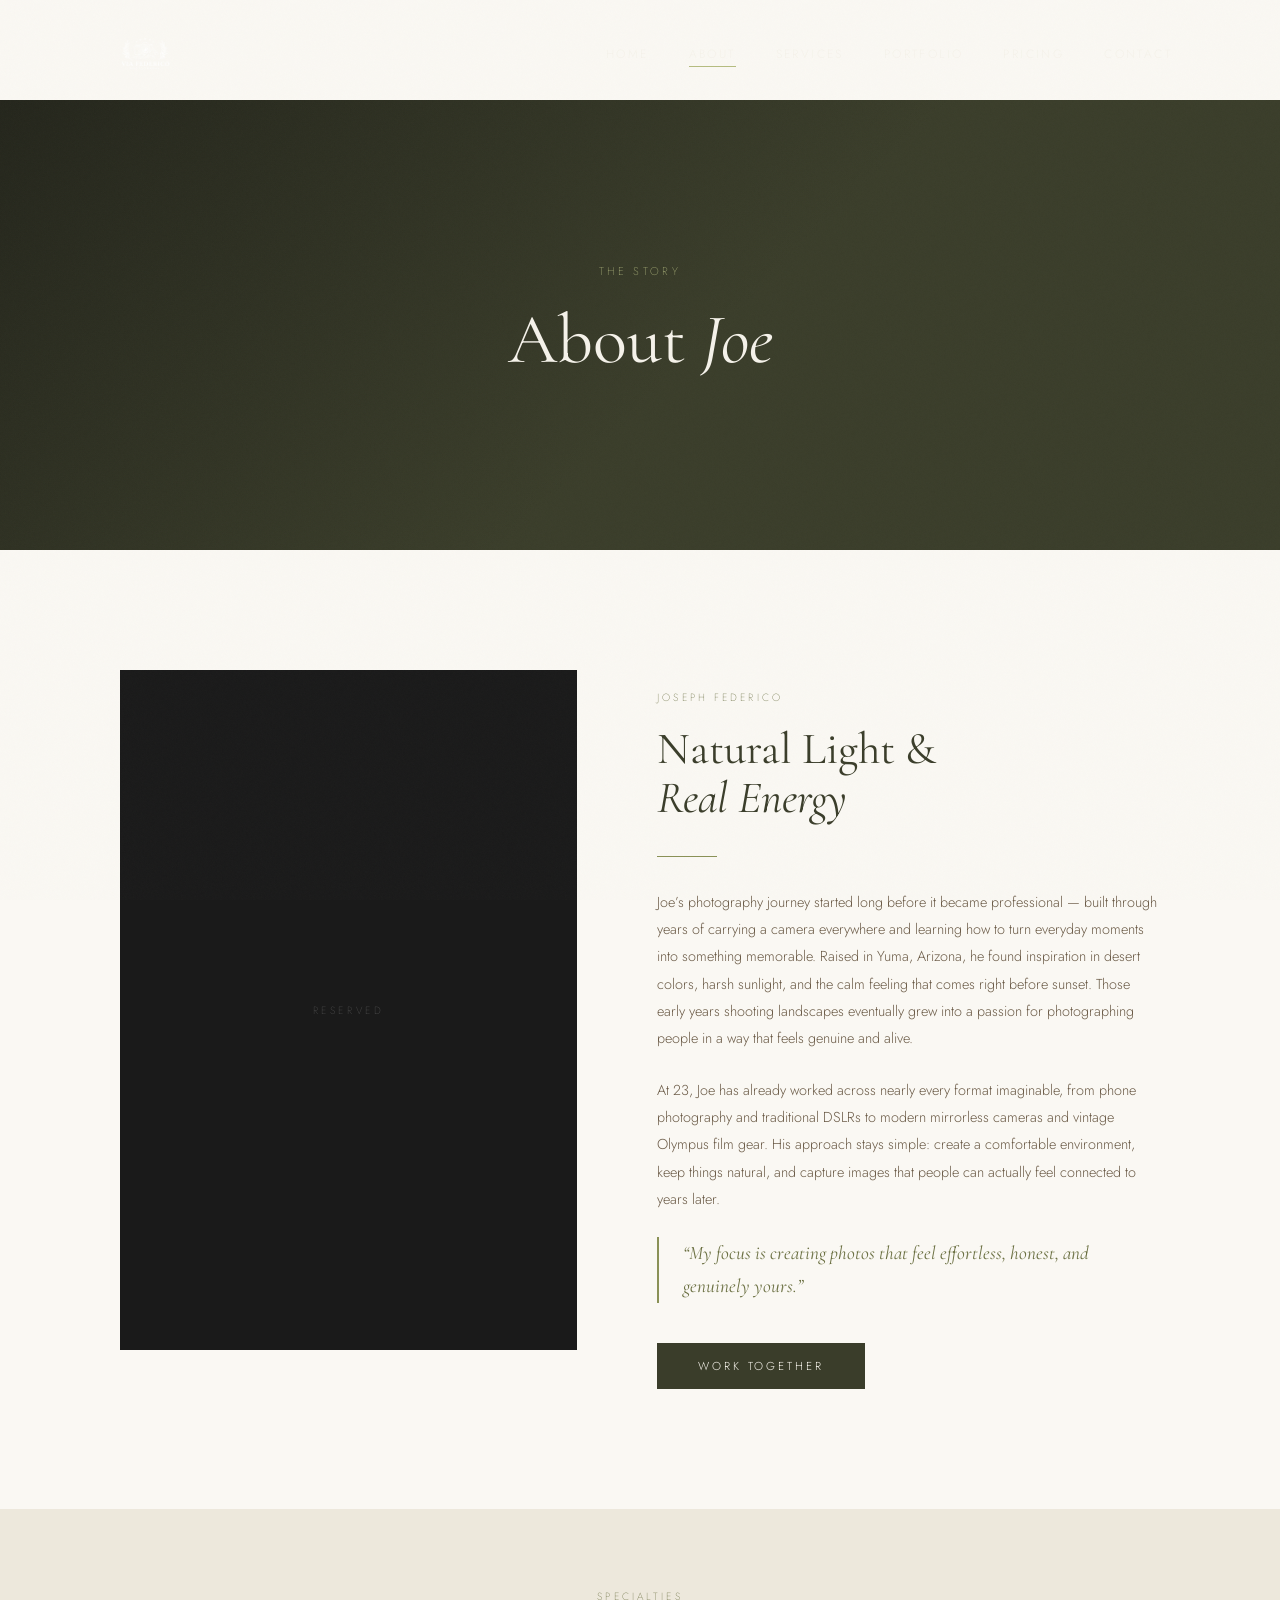
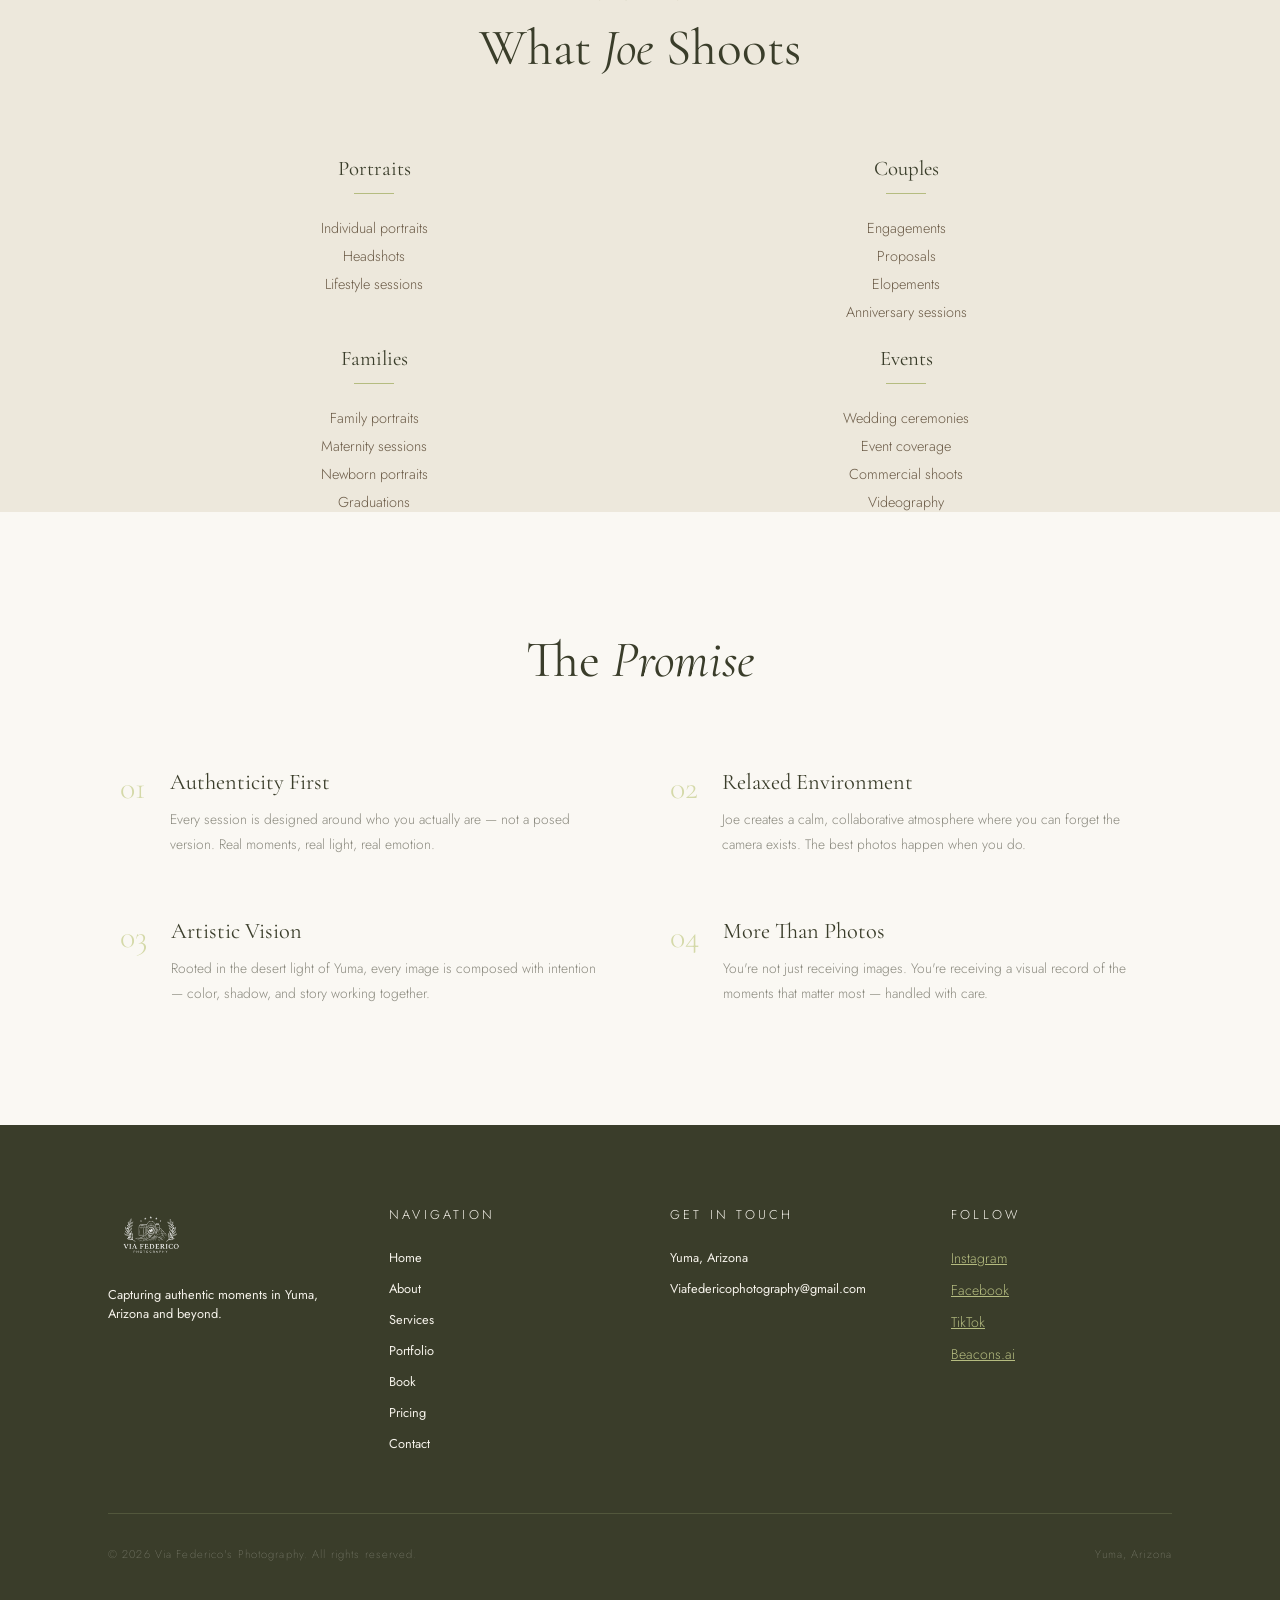
==== commit b90d22b4: "Remove about page box and update services quote with centered styling - Remove decorative box elemen" ====
--- a/about.html
+++ b/about.html
@@ -61,7 +61,6 @@
         <div class="container about-grid">
           <div class="reveal" style="position:relative;">
             <div style="height:680px;"><div class="photo-placeholder" style="height:100%;"></div></div>
-            <div style="position:absolute;top:40px;left:-20px;width:120px;height:160px;border:1px solid var(--olive-mist);z-index:-1;"></div>
           </div>
           <div class="reveal" style="padding-top:20px;">
             <p style="font-family:'Jost',sans-serif;font-weight:200;font-size:0.65rem;letter-spacing:0.3em;text-transform:uppercase;color:var(--olive-mid);margin-bottom:20px;">Joseph Federico</p>
--- a/site.css
+++ b/site.css
@@ -193,6 +193,16 @@
   transition: all 0.3s ease;
 }
 
+/* Burger becomes dark on scrolled (light) header */
+.nav-header.scrolled .mobile-menu-btn span {
+  background: var(--olive-deep);
+}
+
+/* Burger stays dark while mobile menu is open */
+.mobile-menu-btn.open span {
+  background: var(--olive-deep);
+}
+
 .mobile-menu {
   background: rgba(245, 242, 234, 0.98);
   overflow: hidden;
@@ -1114,6 +1124,56 @@
   gap: 40px;
 }
 
+/* ── Good to Know section ── */
+.good-to-know-section {
+  background: var(--parchment);
+  padding: 100px 60px;
+}
+
+.good-to-know-grid {
+  display: grid;
+  grid-template-columns: repeat(2, 1fr);
+  gap: 40px;
+  max-width: 960px;
+  margin: 0 auto;
+}
+
+.good-to-know-item {
+  text-align: center;
+  padding-bottom: 32px;
+  border-bottom: 1px solid var(--olive-mist);
+}
+
+.good-to-know-item h3 {
+  font-family: 'Cormorant Garamond', serif;
+  font-size: 1.2rem;
+  color: var(--olive-deep);
+  margin-bottom: 12px;
+}
+
+.good-to-know-item p {
+  font-family: 'Jost', sans-serif;
+  font-weight: 300;
+  font-size: 0.84rem;
+  line-height: 1.8;
+  color: var(--stone);
+}
+
+@media (max-width: 768px) {
+  .good-to-know-section {
+    padding: 80px 20px;
+  }
+  .good-to-know-grid {
+    grid-template-columns: 1fr;
+  }
+}
+
+@media (max-width: 480px) {
+  .good-to-know-section {
+    padding: 60px 16px;
+  }
+}
+
 .pricing-grid {
   display: grid;
   grid-template-columns: repeat(3, 1fr);
@@ -1127,6 +1187,30 @@
   transition: transform 0.28s cubic-bezier(.2,.8,.2,1), box-shadow 0.28s ease;
   border-radius: 10px;
   box-shadow: 0 12px 30px rgba(15,15,15,0.06);
+  text-align: center;
+}
+
+/* Center all text elements inside pricing cards */
+.pricing-card h3,
+.pricing-card h4,
+.pricing-card p,
+.pricing-card ul,
+.pricing-card li {
+  text-align: center;
+}
+
+/* Center list items (they use flex) */
+.pricing-card li {
+  justify-content: center;
+}
+
+/* Book button full-width and centered */
+.pricing-card .btn-dark,
+.pricing-card .btn-primary {
+  display: block;
+  width: 100%;
+  text-align: center;
+  margin-top: 32px;
 }
 
 .pricing-card.popular {
@@ -1614,6 +1698,131 @@
   p, .lead {
     line-height: 1.65;
   }
+
+  /* ── Mobile text centering – site-wide ── */
+  .section-head,
+  .section-head h2,
+  .section-head p,
+  .section-head p.lead {
+    text-align: center;
+    margin-left: auto;
+    margin-right: auto;
+  }
+
+  .service-copy,
+  .service-copy h2,
+  .service-copy p,
+  .service-label,
+  .service-copy ul,
+  .service-copy ul li {
+    text-align: center;
+  }
+
+  /* Remove left-hanging dash bullet on mobile */
+  .service-copy ul li {
+    padding-left: 0;
+  }
+  .service-copy ul li:before {
+    display: none;
+  }
+
+  /* Center service divider line */
+  .service-divider,
+  .divider {
+    margin-left: auto;
+    margin-right: auto;
+  }
+
+  /* Center CTA buttons in service blocks */
+  .service-copy a.btn-dark,
+  .service-copy a.btn-primary {
+    width: auto;
+    display: block;
+    text-align: center;
+    margin: 0 auto;
+  }
+
+  /* Photographer section */
+  .photographer-copy,
+  .photographer-copy h3,
+  .photographer-label,
+  .photographer-quote {
+    text-align: center;
+  }
+  .photographer-copy .divider {
+    margin-left: auto;
+    margin-right: auto;
+  }
+
+  /* Pricing cards */
+  .pricing-card,
+  .pricing-card h3,
+  .pricing-card p,
+  .pricing-card ul,
+  .pricing-card li {
+    text-align: center;
+  }
+
+  /* Specialty session grids inside pricing panels */
+  .pricing-panel [style*="display:grid"],
+  .pricing-panel [style*="display: grid"] {
+    grid-template-columns: 1fr !important;
+  }
+
+  /* Contact info */
+  .contact-info,
+  .contact-info h2,
+  .contact-info p,
+  .contact-info a,
+  .contact-panel {
+    text-align: center;
+  }
+
+  /* Offer cards */
+  .offer-card,
+  .offer-card h3,
+  .offer-card p {
+    text-align: center;
+  }
+
+  /* Footer columns */
+  .footer-grid > div,
+  .footer-title,
+  .footer-grid p,
+  .footer-grid a {
+    text-align: center;
+  }
+
+  .footer-grid > div > div {
+    align-items: center;
+    justify-content: center;
+  }
+
+  .footer-bottom {
+    justify-content: center;
+    text-align: center;
+  }
+
+  /* Good-to-Know info grid inside pricing */
+  .content-section section [style*="display:grid"],
+  .content-section section [style*="display: grid"] {
+    grid-template-columns: 1fr !important;
+  }
+
+  /* Hero lead text */
+  .hero-copy .lead,
+  .lead {
+    text-align: center;
+    margin-left: auto;
+    margin-right: auto;
+  }
+
+  /* Client / testimonial boxes */
+  .client-box,
+  .client-box h3,
+  .client-box p {
+    text-align: center;
+  }
 }
 
 @media (max-width: 480px) {
@@ -1680,6 +1889,10 @@
 
   /* Navigation mobile improvements */
   .mobile-menu {
+    max-height: 0;
+  }
+
+  .mobile-menu.open {
     max-height: 500px;
   }
 
@@ -1755,19 +1968,35 @@
     justify-self: stretch;
   }
 
+  /* Pricing filter bar - compact padding on mobile */
+  #pricing-filter-bar {
+    padding-top: 20px;
+    padding-bottom: 16px;
+  }
+
   /* Pricing cards single column */
   .pricing-grid {
     grid-template-columns: 1fr;
   }
 
   .pricing-tabs {
-    flex-wrap: wrap;
-    justify-content: center;
+    flex-wrap: nowrap;
+    overflow-x: auto;
+    -webkit-overflow-scrolling: touch;
+    justify-content: flex-start;
+    scrollbar-width: none;
+    -ms-overflow-style: none;
+  }
+
+  .pricing-tabs::-webkit-scrollbar {
+    display: none;
   }
 
   .pricing-tabs .tab-button {
     padding: 10px 16px;
     font-size: 0.7rem;
+    flex-shrink: 0;
+    white-space: nowrap;
   }
 
   .pricing-card {
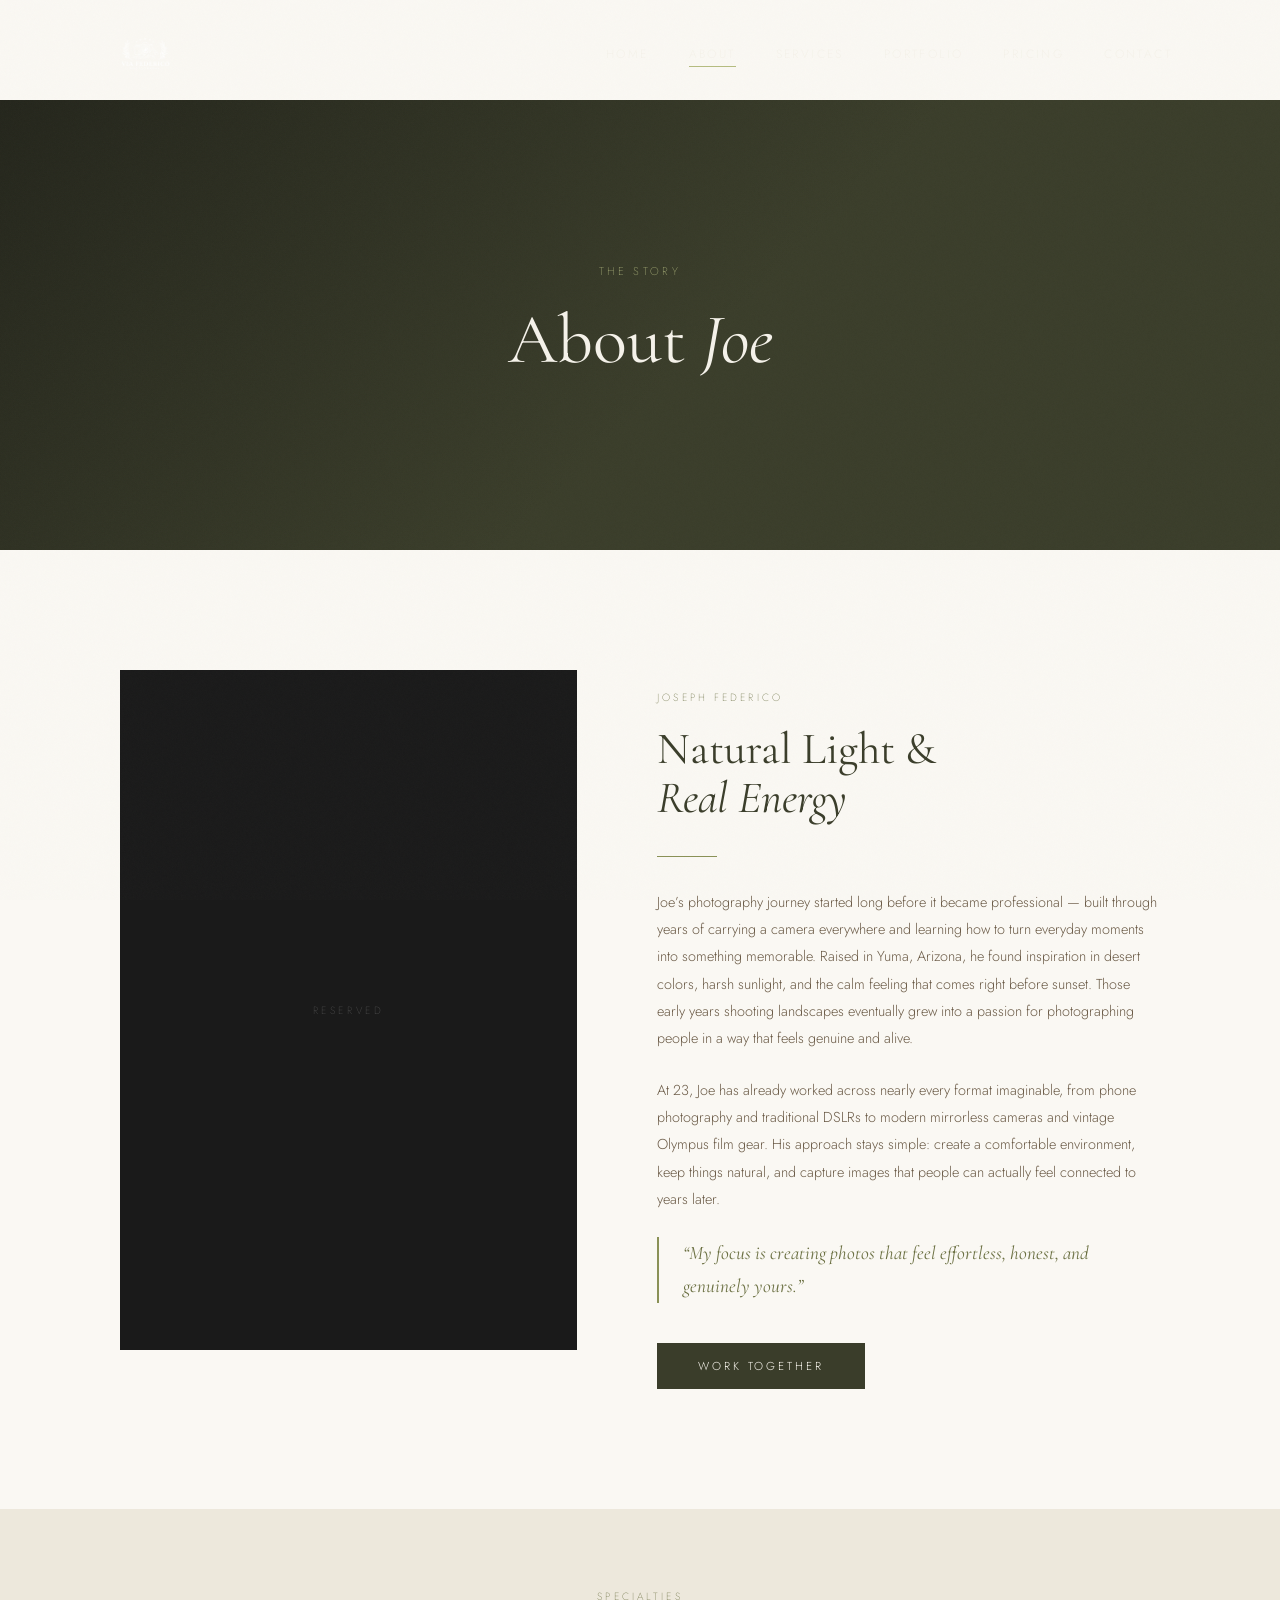
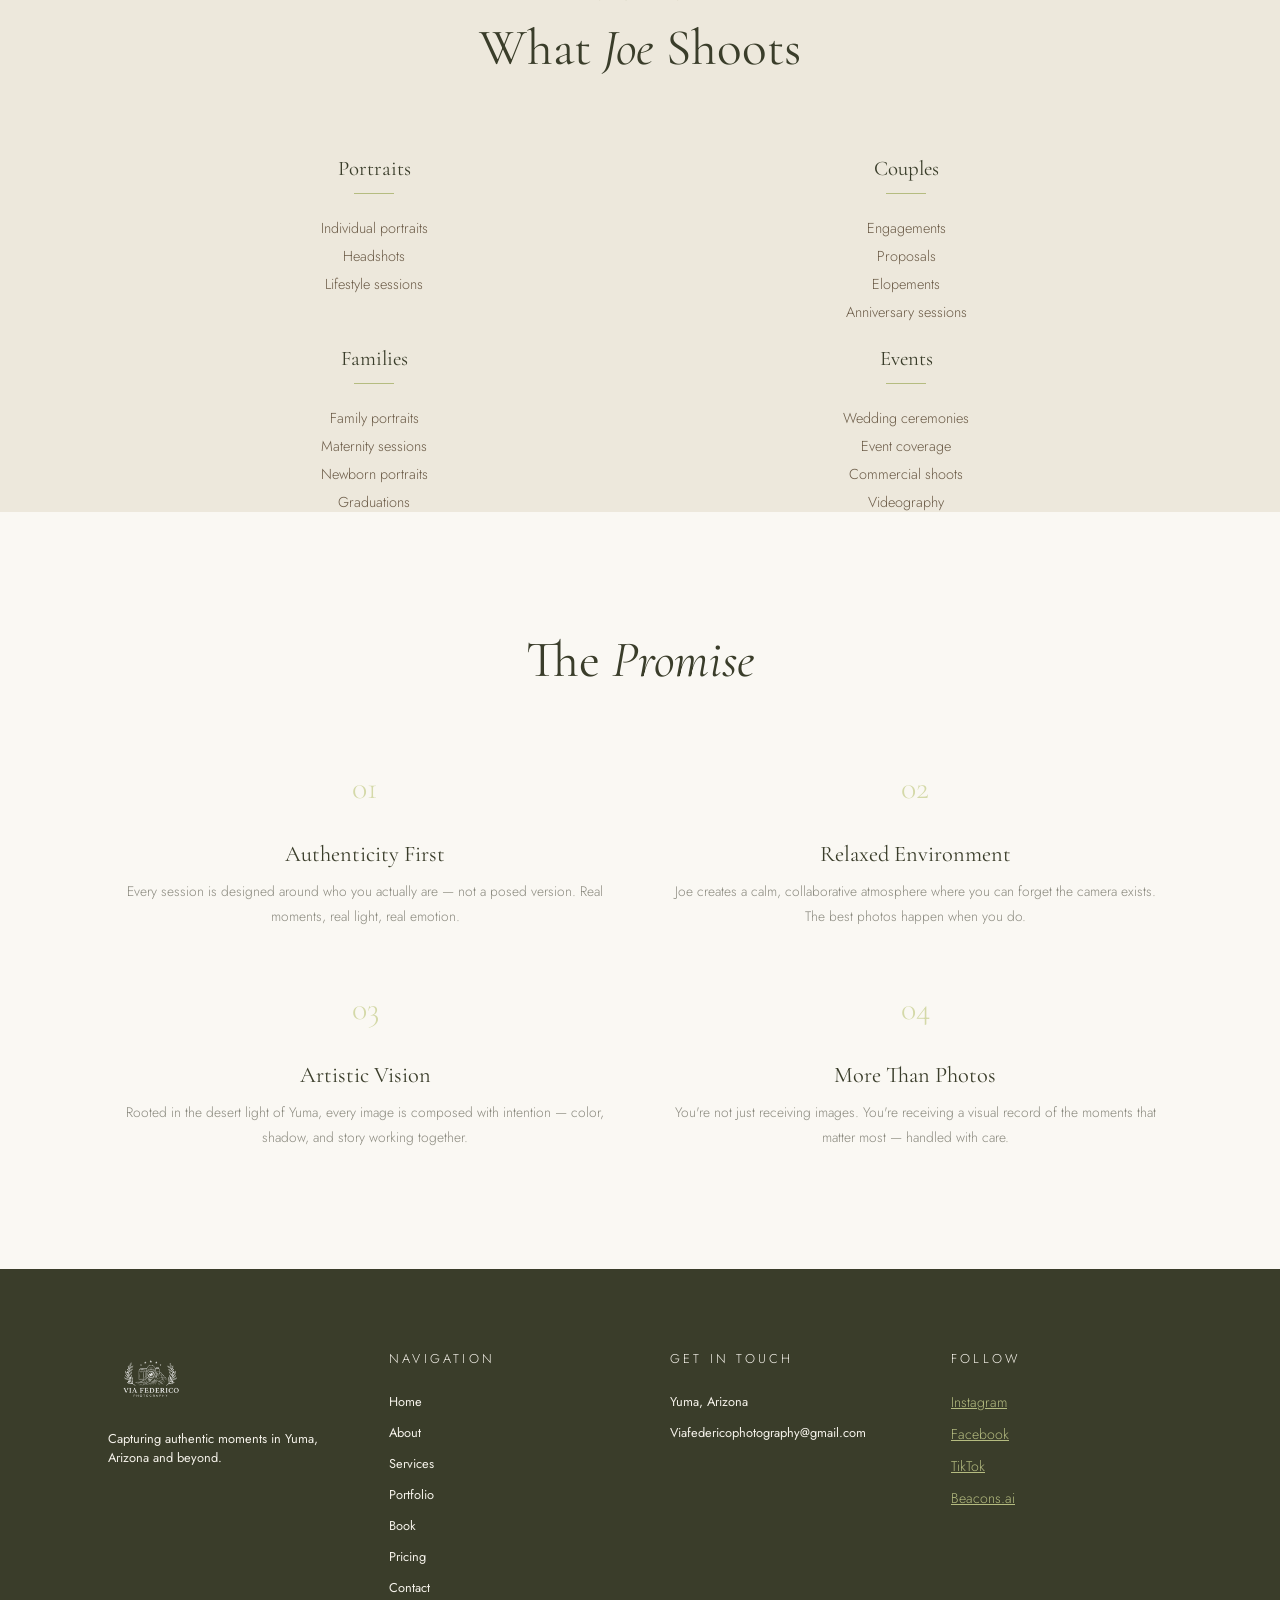
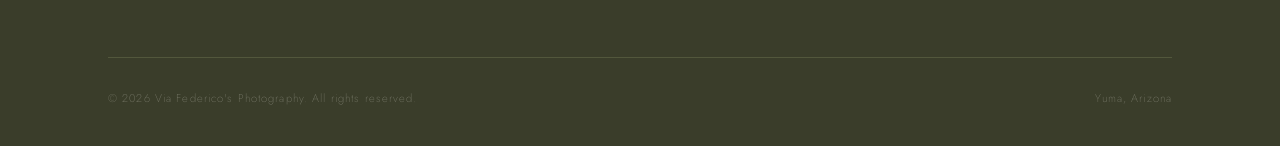
==== commit 38e23984: "Fix pricing card dimensions and Promise section responsive layout - Remove special grid-column styli" ====
--- a/about.html
+++ b/about.html
@@ -129,10 +129,10 @@
           <div class="section-head center reveal" style="margin-bottom:80px;">
             <h2>The <em>Promise</em></h2>
           </div>
-          <div style="display:grid;grid-template-columns:1fr 1fr;gap:60px;">
-            <div class="reveal">
-              <div style="display:flex;gap:24px;">
-                <div style="font-family:'Cormorant Garamond',serif;font-size:2rem;font-weight:300;color:var(--olive-mist);line-height:1;flex-shrink:0;padding-top:4px;">01</div>
+          <div class="promise-grid" style="display:grid;grid-template-columns:1fr 1fr;gap:60px;">
+            <div class="reveal">
+              <div style="display:flex;flex-direction:column;align-items:center;text-align:center;">
+                <div style="font-family:'Cormorant Garamond',serif;font-size:2rem;font-weight:300;color:var(--olive-mist);line-height:1;margin-bottom:12px;">01</div>
                 <div>
                   <h3 style="font-family:'Cormorant Garamond',serif;font-size:1.4rem;color:var(--olive-deep);margin-bottom:12px;">Authenticity First</h3>
                   <p style="font-family:'Jost',sans-serif;font-weight:300;font-size:0.86rem;line-height:1.8;color:var(--stone);">Every session is designed around who you actually are — not a posed version. Real moments, real light, real emotion.</p>
@@ -140,8 +140,8 @@
               </div>
             </div>
             <div class="reveal">
-              <div style="display:flex;gap:24px;">
-                <div style="font-family:'Cormorant Garamond',serif;font-size:2rem;font-weight:300;color:var(--olive-mist);line-height:1;flex-shrink:0;padding-top:4px;">02</div>
+              <div style="display:flex;flex-direction:column;align-items:center;text-align:center;">
+                <div style="font-family:'Cormorant Garamond',serif;font-size:2rem;font-weight:300;color:var(--olive-mist);line-height:1;margin-bottom:12px;">02</div>
                 <div>
                   <h3 style="font-family:'Cormorant Garamond',serif;font-size:1.4rem;color:var(--olive-deep);margin-bottom:12px;">Relaxed Environment</h3>
                   <p style="font-family:'Jost',sans-serif;font-weight:300;font-size:0.86rem;line-height:1.8;color:var(--stone);">Joe creates a calm, collaborative atmosphere where you can forget the camera exists. The best photos happen when you do.</p>
@@ -149,8 +149,8 @@
               </div>
             </div>
             <div class="reveal">
-              <div style="display:flex;gap:24px;">
-                <div style="font-family:'Cormorant Garamond',serif;font-size:2rem;font-weight:300;color:var(--olive-mist);line-height:1;flex-shrink:0;padding-top:4px;">03</div>
+              <div style="display:flex;flex-direction:column;align-items:center;text-align:center;">
+                <div style="font-family:'Cormorant Garamond',serif;font-size:2rem;font-weight:300;color:var(--olive-mist);line-height:1;margin-bottom:12px;">03</div>
                 <div>
                   <h3 style="font-family:'Cormorant Garamond',serif;font-size:1.4rem;color:var(--olive-deep);margin-bottom:12px;">Artistic Vision</h3>
                   <p style="font-family:'Jost',sans-serif;font-weight:300;font-size:0.86rem;line-height:1.8;color:var(--stone);">Rooted in the desert light of Yuma, every image is composed with intention — color, shadow, and story working together.</p>
@@ -158,8 +158,8 @@
               </div>
             </div>
             <div class="reveal">
-              <div style="display:flex;gap:24px;">
-                <div style="font-family:'Cormorant Garamond',serif;font-size:2rem;font-weight:300;color:var(--olive-mist);line-height:1;flex-shrink:0;padding-top:4px;">04</div>
+              <div style="display:flex;flex-direction:column;align-items:center;text-align:center;">
+                <div style="font-family:'Cormorant Garamond',serif;font-size:2rem;font-weight:300;color:var(--olive-mist);line-height:1;margin-bottom:12px;">04</div>
                 <div>
                   <h3 style="font-family:'Cormorant Garamond',serif;font-size:1.4rem;color:var(--olive-deep);margin-bottom:12px;">More Than Photos</h3>
                   <p style="font-family:'Jost',sans-serif;font-weight:300;font-size:0.86rem;line-height:1.8;color:var(--stone);">You're not just receiving images. You're receiving a visual record of the moments that matter most — handled with care.</p>
--- a/site.css
+++ b/site.css
@@ -727,6 +727,29 @@
   justify-content: center;
 }
 
+.promise-grid {
+  display: grid;
+  grid-template-columns: 1fr 1fr;
+  gap: 60px;
+}
+
+.promise-grid > div > div {
+  display: flex;
+  flex-direction: row;
+  align-items: flex-start;
+  gap: 24px;
+}
+
+.promise-grid > div > div > div:first-child {
+  font-family: 'Cormorant Garamond', serif;
+  font-size: 2rem;
+  font-weight: 300;
+  color: var(--olive-mist);
+  line-height: 1;
+  flex-shrink: 0;
+  padding-top: 4px;
+}
+
 .offer-grid,
 .client-box-grid {
   display: grid;
@@ -1823,6 +1846,24 @@
   .client-box p {
     text-align: center;
   }
+
+  /* Promise grid responsive */
+  .promise-grid {
+    grid-template-columns: 1fr !important;
+    gap: 40px !important;
+  }
+
+  .promise-grid > div > div {
+    flex-direction: column !important;
+    align-items: center !important;
+    text-align: center !important;
+  }
+
+  .promise-grid > div > div > div:first-child {
+    margin-bottom: 8px !important;
+    padding-top: 0 !important;
+    flex-shrink: 0 !important;
+  }
 }
 
 @media (max-width: 480px) {
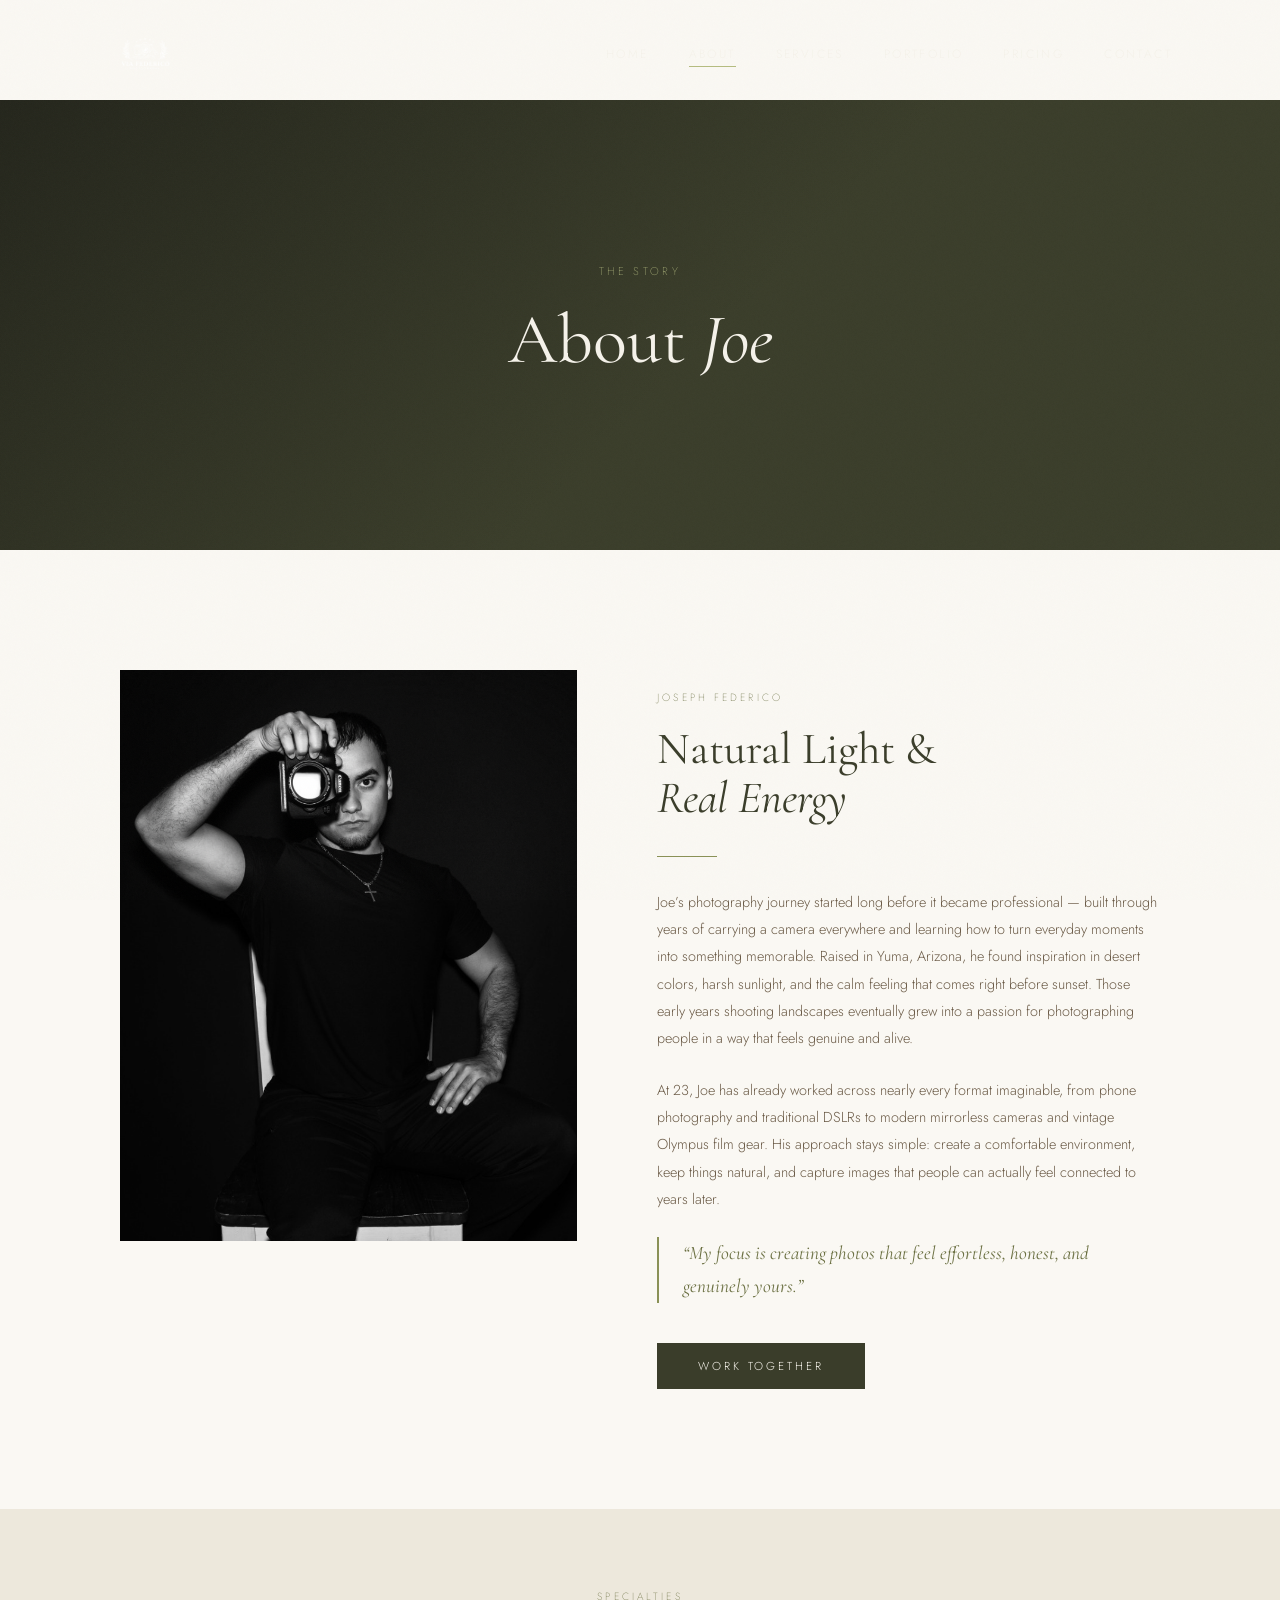
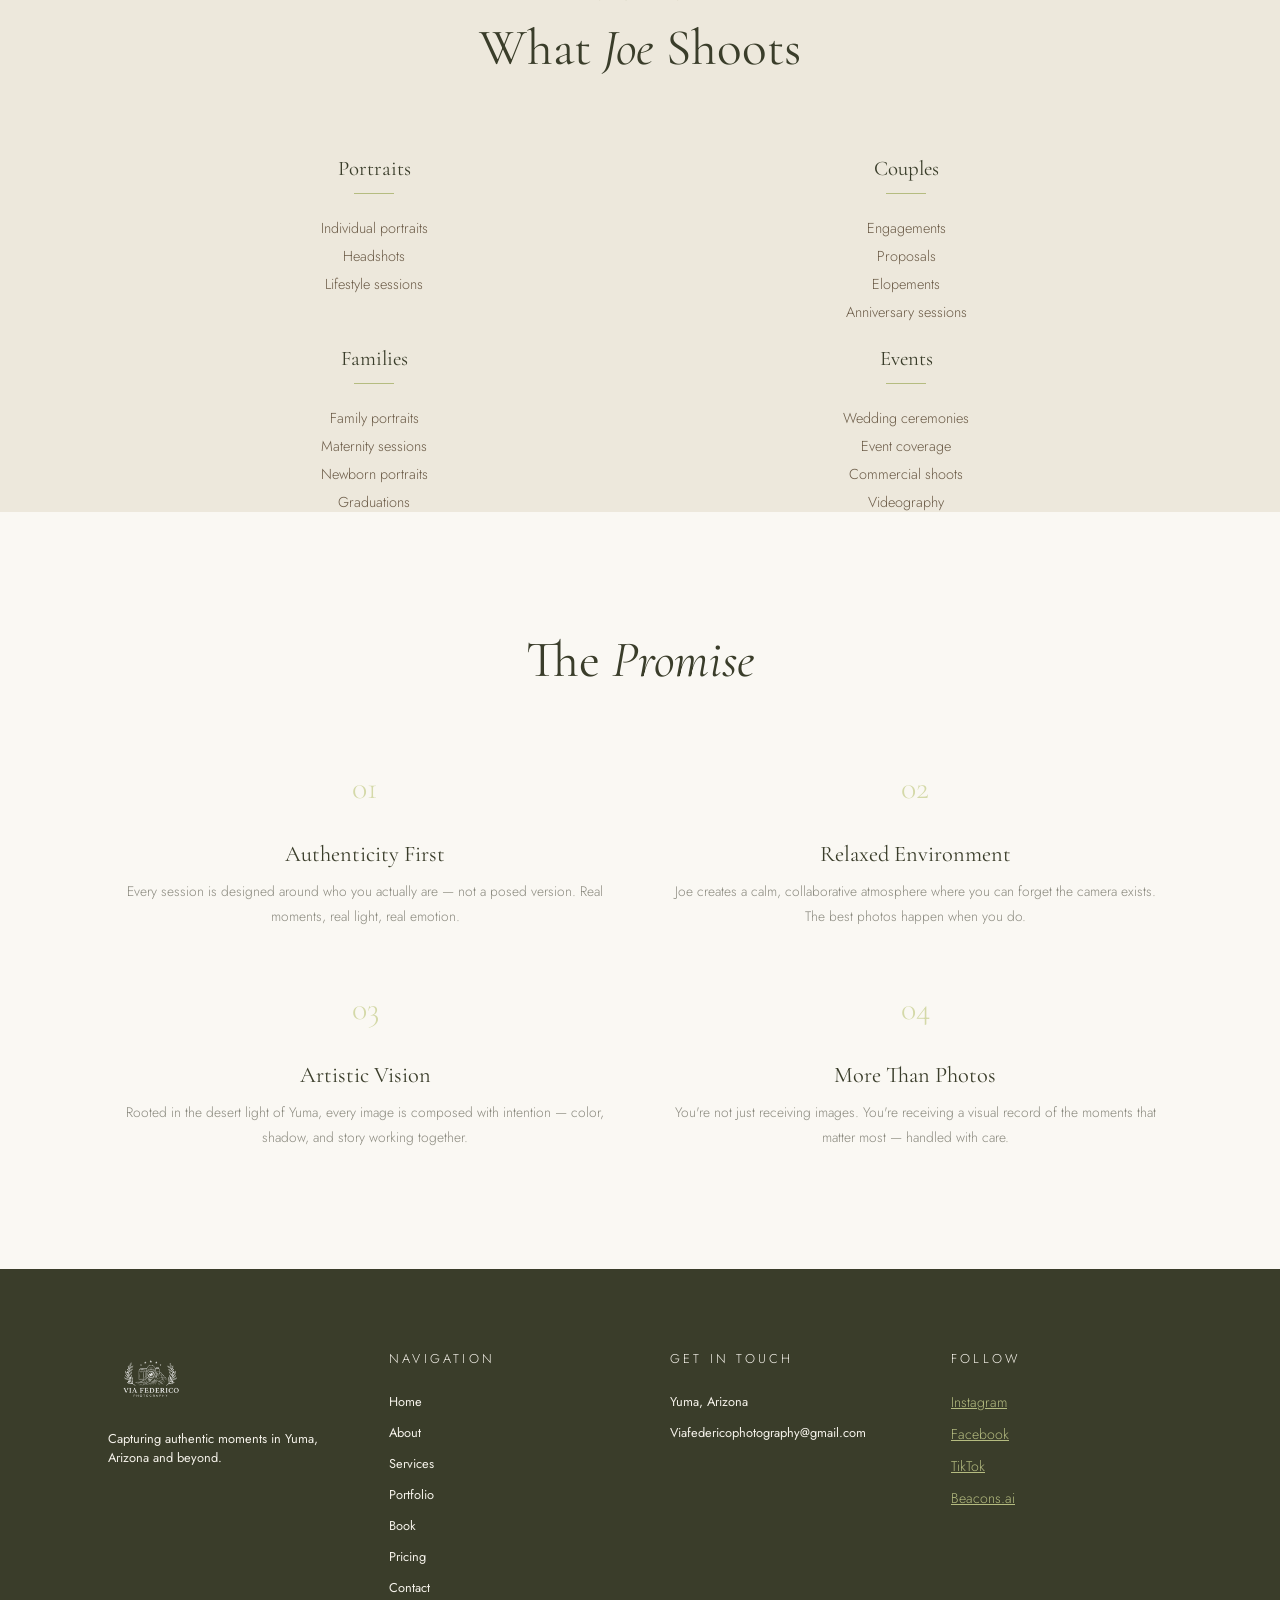
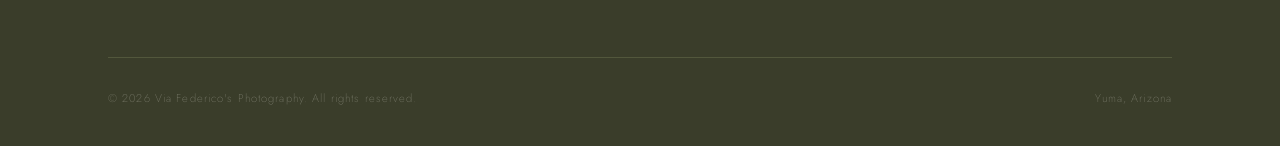
==== commit 31553048: "Add photographer photos to home and about pages - Add 094A2962-2.png to home page photographer secti" ====
--- a/about.html
+++ b/about.html
@@ -60,7 +60,7 @@
       <section class="content-section" style="background:var(--warm-white);">
         <div class="container about-grid">
           <div class="reveal" style="position:relative;">
-            <div style="height:680px;"><div class="photo-placeholder" style="height:100%;"></div></div>
+           <img src="assets/094A2947-Edit-1.png" alt="Joseph Federico" style="width:100%;height:auto;display:block;object-fit:cover;" />
           </div>
           <div class="reveal" style="padding-top:20px;">
             <p style="font-family:'Jost',sans-serif;font-weight:200;font-size:0.65rem;letter-spacing:0.3em;text-transform:uppercase;color:var(--olive-mid);margin-bottom:20px;">Joseph Federico</p>
--- a/site.css
+++ b/site.css
@@ -2246,3 +2246,37 @@
     overflow-x: hidden;
   }
 }
+
+/* ── Google Form Embed ── */
+.google-form-wrapper {
+  max-width: 800px;
+  margin-left: auto;
+  margin-right: auto;
+  padding: 0 48px;
+  overflow-x: hidden;
+}
+
+.google-form-iframe {
+  width: 100%;
+  max-width: 100%;
+  height: 2436px;
+  overflow-x: hidden;
+  display: block;
+  border: none;
+  background: transparent;
+}
+
+@media (max-width: 768px) {
+  .google-form-wrapper {
+    padding: 0 24px;
+  }
+  .google-form-iframe {
+    height: 2600px;
+  }
+}
+
+@media (max-width: 480px) {
+  .google-form-iframe {
+    height: 2800px;
+  }
+}
